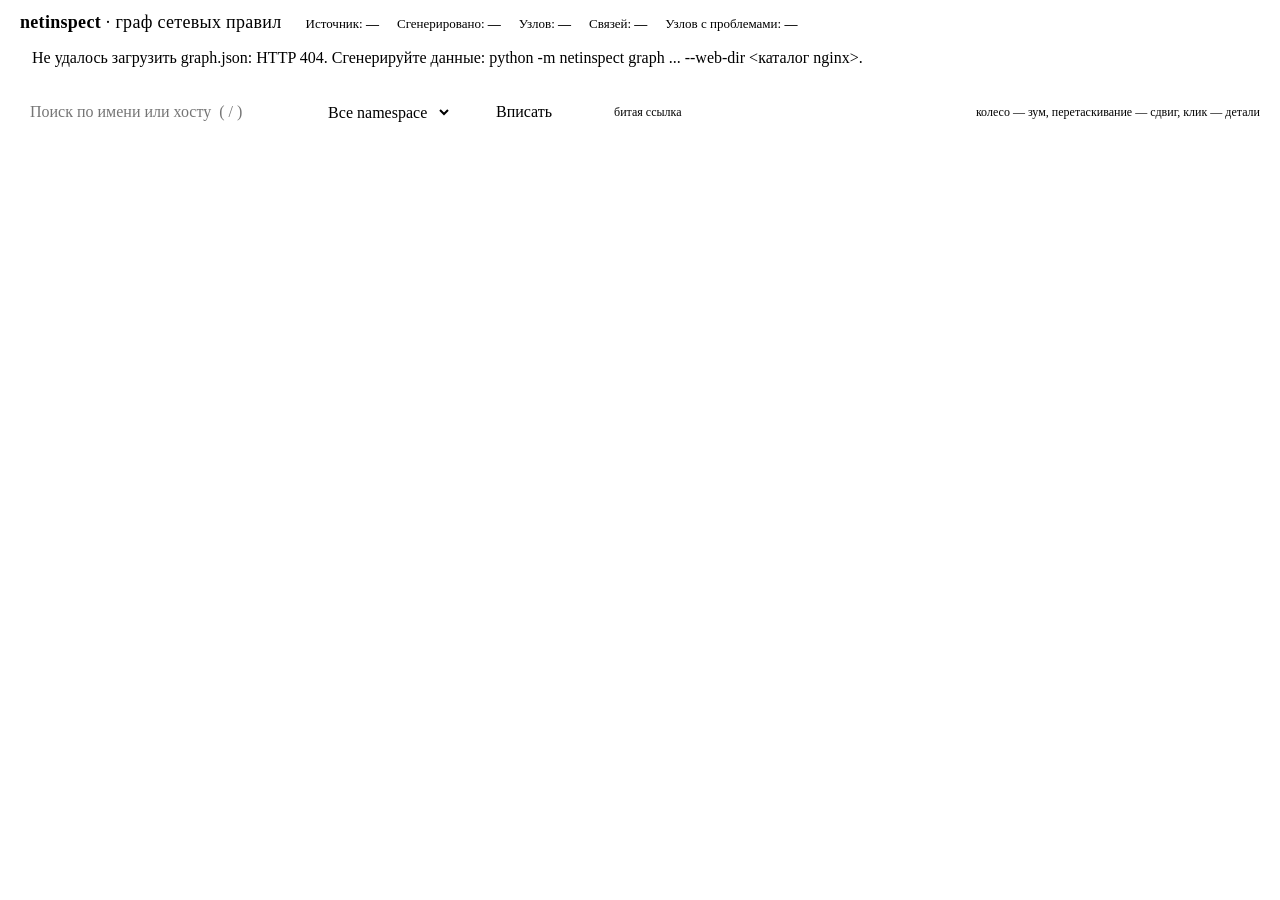
==== netinspect/ui/static/index.html @ a26cb1cf "Split web UI into static files served by nginx - UI moved out of Python strings into netinspect/ui/s" ====
<!DOCTYPE html>
<html lang="ru">
<head>
<meta charset="utf-8">
<meta name="viewport" content="width=device-width, initial-scale=1">
<title>netinspect — граф сетевых правил</title>
<link rel="stylesheet" href="theme.css">
<link rel="stylesheet" href="style.css">
<script src="app.js" defer></script>
</head>
<body>
<header class="top">
  <h1>netinspect <span>· граф сетевых правил</span></h1>
  <div class="meta">
    <span>Источник: <b id="m-server">—</b></span>
    <span>Сгенерировано: <b id="m-generated">—</b></span>
    <span>Узлов: <b id="m-nodes">—</b></span>
    <span>Связей: <b id="m-edges">—</b></span>
    <span id="m-problems-wrap">Узлов с проблемами: <b id="m-problems">—</b></span>
  </div>
  <details class="probs" id="problems" hidden><summary>Проблемы</summary><ul id="problem-list"></ul></details>
  <details class="warn" id="warnings" hidden><summary id="warnings-title">Предупреждения загрузки</summary><ul id="warning-list"></ul></details>
  <p class="load-error" id="load-error" hidden></p>
</header>
<div class="toolbar">
  <input type="search" id="search" placeholder="Поиск по имени или хосту  ( / )" aria-label="Поиск">
  <select id="ns" aria-label="Namespace"><option value="">Все namespace</option></select>
  <div class="kinds" id="kinds" aria-label="Типы"></div>
  <button type="button" class="btn" id="fit">Вписать</button>
  <span class="legend"><span class="dash"></span> битая ссылка</span>
  <span class="hint">колесо — зум, перетаскивание — сдвиг, клик — детали</span>
</div>
<main>
  <div id="canvas-wrap">
    <svg id="canvas" xmlns="http://www.w3.org/2000/svg" preserveAspectRatio="xMidYMid meet" role="img" aria-label="Граф связей">
      <defs>
        <marker id="arrow" viewBox="0 0 10 10" refX="9" refY="5" markerWidth="7" markerHeight="7" orient="auto-start-reverse">
          <path class="arrow-ok" d="M0,0 L10,5 L0,10 z"></path>
        </marker>
        <marker id="arrow-bad" viewBox="0 0 10 10" refX="9" refY="5" markerWidth="7" markerHeight="7" orient="auto-start-reverse">
          <path class="arrow-bad" d="M0,0 L10,5 L0,10 z"></path>
        </marker>
      </defs>
      <g id="viewport"></g>
    </svg>
  </div>
  <aside id="panel" aria-live="polite">
    <div class="panel-head">
      <div class="k" id="p-kind"></div>
      <h2 id="p-name"></h2>
      <div class="ns" id="p-ns"></div>
      <button type="button" class="close" id="p-close" aria-label="Закрыть">×</button>
    </div>
    <div class="panel-body" id="p-body"></div>
  </aside>
</main>
</body>
</html>
---- netinspect/ui/static/style.css ----
/* netinspect UI. Цвета — CSS-переменные из theme.css (генерируется из ui/theme.py). */
* { box-sizing: border-box; }
html, body { height: 100%; }
body {
  margin: 0; background: var(--bg); color: var(--text);
  font: 14px/1.45 var(--font-sans);
  display: flex; flex-direction: column; min-height: 100vh;
}
a, .link { color: var(--accent); }
button, input, select { font: inherit; color: inherit; }
:focus-visible { outline: 2px solid var(--accent); outline-offset: 2px; }

header.top {
  background: var(--blue-100); border-bottom: 1px solid var(--blue-300);
  padding: 12px 20px; display: flex; flex-wrap: wrap; gap: 8px 24px; align-items: baseline;
}
header.top h1 { margin: 0; font-size: 18px; letter-spacing: .3px; }
header.top h1 span { color: var(--blue-500); font-weight: 500; }
.meta { display: flex; flex-wrap: wrap; gap: 6px 18px; color: var(--muted); font-size: 13px; }
.meta b { color: var(--text); font-weight: 600; }
.meta .bad b { color: var(--danger); }
.meta .good b { color: var(--ok); }
details.warn, details.probs {
  flex-basis: 100%; font-size: 13px; background: var(--surface);
  border: 1px solid var(--beige-400); border-radius: 8px; padding: 6px 12px;
}
details.warn summary, details.probs summary { cursor: pointer; color: var(--muted); }
details.probs summary { color: var(--danger); }
details ul { margin: 6px 0 2px; padding-left: 20px; }
details.probs li { cursor: pointer; }
details.probs li:hover { background: var(--accent-soft); }

.toolbar {
  display: flex; flex-wrap: wrap; gap: 10px 16px; align-items: center;
  padding: 10px 20px; background: var(--surface); border-bottom: 1px solid var(--beige-400);
}
.toolbar input[type=search] {
  width: 280px; max-width: 100%; padding: 6px 10px; border-radius: 8px;
  border: 1px solid var(--beige-400); background: var(--white);
}
.toolbar select {
  padding: 5px 8px; border-radius: 8px; border: 1px solid var(--beige-400); background: var(--white);
}
.kinds { display: flex; flex-wrap: wrap; gap: 4px 12px; }
.kinds label { display: inline-flex; align-items: center; gap: 5px; cursor: pointer; font-size: 13px; }
.swatch { width: 12px; height: 12px; border-radius: 3px; border: 1px solid var(--beige-400); display: inline-block; }
.btn {
  padding: 5px 12px; border-radius: 8px; border: 1px solid var(--blue-300);
  background: var(--surface); cursor: pointer;
}
.btn:hover { background: var(--accent-soft); }
.btn.primary { background: var(--accent); border-color: var(--accent); color: var(--white); }
.btn.primary:hover { filter: brightness(1.1); background: var(--accent); }
.hint { color: var(--muted); font-size: 12px; margin-left: auto; }

main { flex: 1; display: flex; min-height: 0; position: relative; }
#canvas-wrap { flex: 1; position: relative; min-height: 480px; background: var(--blue-100); }
svg#canvas { width: 100%; height: 100%; display: block; cursor: grab; user-select: none; }
svg#canvas.dragging { cursor: grabbing; }
.col-title { font-size: 12px; font-weight: 600; fill: var(--blue-500); letter-spacing: .6px; text-transform: uppercase; }
.col-band { fill: var(--surface); opacity: .35; }

.edge path { fill: none; stroke: var(--blue-300); stroke-width: 1.6; }
.edge.missing path { stroke: var(--danger); stroke-dasharray: 5 4; }
.edge.hl path { stroke: var(--accent); stroke-width: 2.4; }
.edge text { font-size: 11px; fill: var(--muted); }
.edge rect { fill: var(--surface); opacity: .9; }
.edge.hl text { fill: var(--accent); }

.node { cursor: pointer; }
.node rect.box { stroke-width: 1.4; filter: drop-shadow(0 1px 2px rgba(47,58,69,.15)); }
.node .kind { font-size: 10.5px; fill: var(--muted); letter-spacing: .5px; text-transform: uppercase; }
.node .name { font-size: 13.5px; font-weight: 600; fill: var(--text); }
.node .sub { font-size: 11.5px; fill: var(--muted); }
.node .warn-icon { font-size: 14px; fill: var(--danger); font-weight: 700; }
.node.missing rect.box { stroke: var(--danger) !important; stroke-width: 2; stroke-dasharray: 6 4; }
.node.missing .name { fill: var(--danger); }
.node.match rect.box { fill: var(--accent-soft) !important; stroke: var(--accent) !important; }
.node.selected rect.box { stroke: var(--accent) !important; stroke-width: 3; }
.node:focus-visible { outline: none; }
.node:focus-visible rect.box { stroke: var(--accent) !important; stroke-width: 3; }
.dim { opacity: .28; }

aside#panel {
  width: 440px; max-width: 48vw; background: var(--surface); border-left: 1px solid var(--beige-400);
  box-shadow: -4px 0 12px rgba(47,58,69,.08); display: none; flex-direction: column; min-height: 0;
}
aside#panel.open { display: flex; }
.panel-head { padding: 14px 16px 10px; border-bottom: 1px solid var(--beige-200); position: relative; }
.panel-head .k { font-size: 11px; text-transform: uppercase; letter-spacing: .6px; color: var(--blue-500); font-weight: 600; }
.panel-head h2 { margin: 2px 0 0; font-size: 16px; word-break: break-all; }
.panel-head .ns { color: var(--muted); font-size: 13px; }
.panel-head .close {
  position: absolute; top: 10px; right: 10px; border: none; background: none; font-size: 20px;
  cursor: pointer; color: var(--muted); border-radius: 8px; width: 30px; height: 30px;
}
.panel-head .close:hover { background: var(--accent-soft); color: var(--accent); }
.panel-body { padding: 12px 16px 16px; overflow: auto; flex: 1; }
.panel-body h3 { font-size: 12px; text-transform: uppercase; letter-spacing: .6px; color: var(--muted); margin: 14px 0 6px; }
.chips { display: flex; flex-wrap: wrap; gap: 6px; }
.chip {
  font-size: 12px; padding: 2px 8px; border-radius: 10px; background: var(--beige-200);
  border: 1px solid var(--beige-400);
}
.chip.ok { color: var(--ok); border-color: var(--ok); background: var(--surface); }
.chip.bad { color: var(--danger); border-color: var(--danger); background: var(--accent-soft); }
ul.problems { margin: 0; padding-left: 18px; color: var(--danger); }
ul.rel { list-style: none; margin: 0; padding: 0; }
ul.rel li { margin: 2px 0; }
ul.rel button {
  border: none; background: none; padding: 3px 6px; border-radius: 6px; cursor: pointer;
  color: var(--accent); text-align: left; width: 100%;
}
ul.rel button:hover { background: var(--accent-soft); }
ul.rel .lbl { color: var(--muted); font-size: 12px; margin-left: 6px; }
.manifest-head { display: flex; align-items: center; justify-content: space-between; margin-top: 14px; }
.manifest-head h3 { margin: 0; }
pre.manifest {
  margin: 6px 0 0; padding: 10px 12px; background: var(--bg); border: 1px solid var(--beige-200);
  border-radius: 8px; font: 12px/1.5 var(--font-mono); overflow: auto; max-height: 55vh; white-space: pre;
}
.empty { color: var(--muted); font-style: italic; }
.legend { display: flex; gap: 12px; align-items: center; font-size: 12px; color: var(--muted); }
.legend .dash { width: 22px; height: 0; border-top: 2px dashed var(--danger); display: inline-block; }
[hidden] { display: none !important; }
.arrow-ok { fill: var(--blue-500); }
.arrow-bad { fill: var(--danger); }
.meta .bad b { color: var(--danger); }
.load-error {
  flex-basis: 100%; margin: 0; padding: 8px 12px; border-radius: 8px;
  background: var(--accent-soft); color: var(--danger); border: 1px solid var(--danger);
}
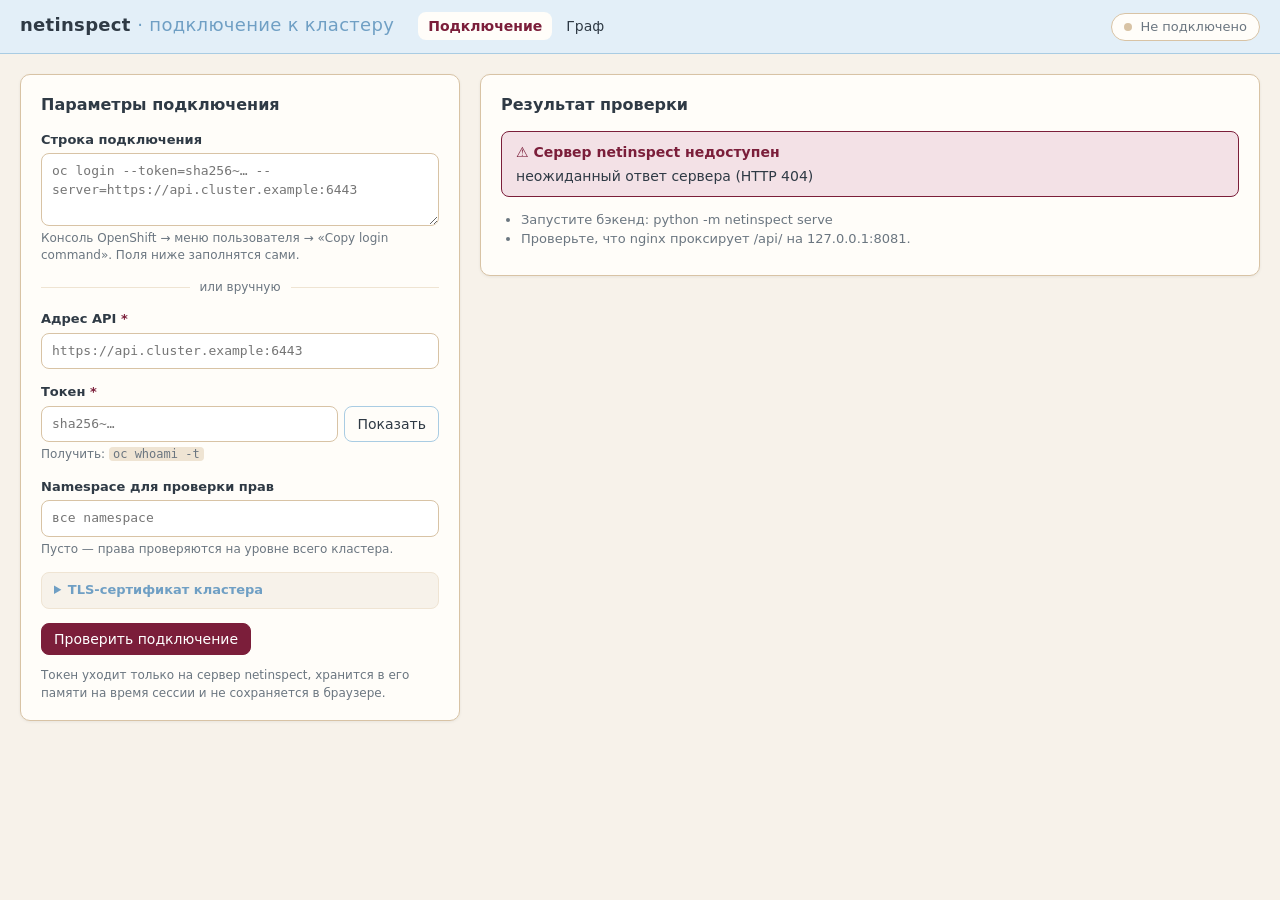
==== commit 22bd2b5c: "Web UI: enter token in the browser and check cluster connection - `netinspect serve`: stdlib JSON AP" ====
--- a/netinspect/ui/static/index.html
+++ b/netinspect/ui/static/index.html
@@ -3,56 +3,90 @@
 <head>
 <meta charset="utf-8">
 <meta name="viewport" content="width=device-width, initial-scale=1">
-<title>netinspect — граф сетевых правил</title>
+<title>netinspect — подключение к кластеру</title>
+<link rel="icon" href="data:,">
 <link rel="stylesheet" href="theme.css">
 <link rel="stylesheet" href="style.css">
-<script src="app.js" defer></script>
+<script src="connect.js" defer></script>
 </head>
-<body>
+<body class="page-connect">
 <header class="top">
-  <h1>netinspect <span>· граф сетевых правил</span></h1>
-  <div class="meta">
-    <span>Источник: <b id="m-server">—</b></span>
-    <span>Сгенерировано: <b id="m-generated">—</b></span>
-    <span>Узлов: <b id="m-nodes">—</b></span>
-    <span>Связей: <b id="m-edges">—</b></span>
-    <span id="m-problems-wrap">Узлов с проблемами: <b id="m-problems">—</b></span>
+  <h1>netinspect <span>· подключение к кластеру</span></h1>
+  <nav class="nav"><a href="./" aria-current="page">Подключение</a><a href="graph.html">Граф</a></nav>
+  <div class="conn-status" id="conn-status" role="status">
+    <span class="dot"></span><span id="conn-status-text">Не подключено</span>
   </div>
-  <details class="probs" id="problems" hidden><summary>Проблемы</summary><ul id="problem-list"></ul></details>
-  <details class="warn" id="warnings" hidden><summary id="warnings-title">Предупреждения загрузки</summary><ul id="warning-list"></ul></details>
-  <p class="load-error" id="load-error" hidden></p>
 </header>
-<div class="toolbar">
-  <input type="search" id="search" placeholder="Поиск по имени или хосту  ( / )" aria-label="Поиск">
-  <select id="ns" aria-label="Namespace"><option value="">Все namespace</option></select>
-  <div class="kinds" id="kinds" aria-label="Типы"></div>
-  <button type="button" class="btn" id="fit">Вписать</button>
-  <span class="legend"><span class="dash"></span> битая ссылка</span>
-  <span class="hint">колесо — зум, перетаскивание — сдвиг, клик — детали</span>
-</div>
-<main>
-  <div id="canvas-wrap">
-    <svg id="canvas" xmlns="http://www.w3.org/2000/svg" preserveAspectRatio="xMidYMid meet" role="img" aria-label="Граф связей">
-      <defs>
-        <marker id="arrow" viewBox="0 0 10 10" refX="9" refY="5" markerWidth="7" markerHeight="7" orient="auto-start-reverse">
-          <path class="arrow-ok" d="M0,0 L10,5 L0,10 z"></path>
-        </marker>
-        <marker id="arrow-bad" viewBox="0 0 10 10" refX="9" refY="5" markerWidth="7" markerHeight="7" orient="auto-start-reverse">
-          <path class="arrow-bad" d="M0,0 L10,5 L0,10 z"></path>
-        </marker>
-      </defs>
-      <g id="viewport"></g>
-    </svg>
-  </div>
-  <aside id="panel" aria-live="polite">
-    <div class="panel-head">
-      <div class="k" id="p-kind"></div>
-      <h2 id="p-name"></h2>
-      <div class="ns" id="p-ns"></div>
-      <button type="button" class="close" id="p-close" aria-label="Закрыть">×</button>
+
+<main class="connect-layout">
+  <section class="card" aria-labelledby="form-title">
+    <h2 id="form-title">Параметры подключения</h2>
+    <form id="connect-form" novalidate autocomplete="off">
+      <label class="field" for="login-cmd">
+        <span class="label">Строка подключения</span>
+        <textarea id="login-cmd" rows="3" spellcheck="false"
+          placeholder="oc login --token=sha256~… --server=https://api.cluster.example:6443"></textarea>
+        <span class="hint">Консоль OpenShift → меню пользователя → «Copy login command». Поля ниже заполнятся сами.</span>
+        <span class="parse-result" id="parse-result" hidden></span>
+      </label>
+
+      <div class="divider"><span>или вручную</span></div>
+
+      <label class="field" for="server">
+        <span class="label">Адрес API <span class="req">*</span></span>
+        <input id="server" type="url" inputmode="url" spellcheck="false"
+          placeholder="https://api.cluster.example:6443">
+      </label>
+
+      <div class="field">
+        <label class="label" for="token">Токен <span class="req">*</span></label>
+        <span class="input-row">
+          <input id="token" type="password" spellcheck="false" autocomplete="off" placeholder="sha256~…">
+          <button type="button" class="btn" id="toggle-token" aria-pressed="false">Показать</button>
+        </span>
+        <span class="hint">Получить: <code>oc whoami -t</code></span>
+      </div>
+
+      <label class="field" for="namespace">
+        <span class="label">Namespace для проверки прав</span>
+        <input id="namespace" type="text" spellcheck="false" placeholder="все namespace">
+        <span class="hint">Пусто — права проверяются на уровне всего кластера.</span>
+      </label>
+
+      <details class="tls" id="tls">
+        <summary>TLS-сертификат кластера</summary>
+        <label class="field" for="ca-cert">
+          <span class="label">CA-сертификат (PEM)</span>
+          <textarea id="ca-cert" rows="4" spellcheck="false"
+            placeholder="-----BEGIN CERTIFICATE-----&#10;…&#10;-----END CERTIFICATE-----"></textarea>
+          <span class="hint">Не нужен, если CA кластера доверен на сервере netinspect.</span>
+        </label>
+        <label class="field file-field" for="ca-file">
+          <span class="label">или файл</span>
+          <input id="ca-file" type="file" accept=".crt,.pem,.cer,text/plain">
+        </label>
+        <label class="check" for="insecure">
+          <input id="insecure" type="checkbox">
+          <span>Не проверять сертификат (только для отладки)</span>
+        </label>
+        <p class="warn-text" id="insecure-warn" hidden>Соединение уязвимо для перехвата: токен может утечь.</p>
+      </details>
+
+      <div class="actions">
+        <button type="submit" class="btn primary" id="connect-btn">Проверить подключение</button>
+        <button type="button" class="btn" id="disconnect-btn" hidden>Отключиться</button>
+      </div>
+      <p class="note">Токен уходит только на сервер netinspect, хранится в его памяти на время сессии
+        и не сохраняется в браузере.</p>
+    </form>
+  </section>
+
+  <section class="card result" id="result" aria-live="polite" aria-labelledby="result-title">
+    <h2 id="result-title">Результат проверки</h2>
+    <div id="result-body">
+      <p class="empty">Вставьте строку подключения или заполните поля и нажмите «Проверить подключение».</p>
     </div>
-    <div class="panel-body" id="p-body"></div>
-  </aside>
+  </section>
 </main>
 </body>
 </html>
--- a/netinspect/ui/static/theme.css
+++ b/netinspect/ui/static/theme.css
@@ -0,0 +1,19 @@
+/* Сгенерировано netinspect из ui/theme.py — не редактировать вручную. */
+:root {
+  --bg: #F7F2EA;
+  --surface: #FFFDF9;
+  --blue-100: #E3EFF8;
+  --blue-300: #A9CCE3;
+  --blue-500: #6F9FC4;
+  --beige-200: #EFE4D3;
+  --beige-400: #D8C3A5;
+  --accent: #7B1E3A;
+  --accent-soft: #F3E1E6;
+  --text: #2F3A45;
+  --muted: #6B7680;
+  --danger: #7B1E3A;
+  --ok: #5E8C6A;
+  --white: #FFFFFF;
+  --font-sans: system-ui, -apple-system, "Segoe UI", Roboto, sans-serif;
+  --font-mono: ui-monospace, Consolas, monospace;
+}
--- a/netinspect/ui/static/style.css
+++ b/netinspect/ui/static/style.css
@@ -130,3 +130,93 @@
   flex-basis: 100%; margin: 0; padding: 8px 12px; border-radius: 8px;
   background: var(--accent-soft); color: var(--danger); border: 1px solid var(--danger);
 }
+
+/* ---------- навигация и статус ---------- */
+.nav { display: flex; gap: 4px; }
+.nav a {
+  color: var(--text); text-decoration: none; padding: 4px 10px; border-radius: 8px; font-size: 14px;
+}
+.nav a:hover { background: var(--accent-soft); color: var(--accent); }
+.nav a[aria-current="page"] { background: var(--surface); color: var(--accent); font-weight: 600; }
+.conn-status {
+  margin-left: auto; display: inline-flex; align-items: center; gap: 8px; font-size: 13px;
+  padding: 4px 12px; border-radius: 999px; background: var(--surface); border: 1px solid var(--beige-400);
+  color: var(--muted); max-width: 100%; overflow: hidden; text-overflow: ellipsis; white-space: nowrap;
+}
+.conn-status .dot { width: 8px; height: 8px; border-radius: 50%; background: var(--beige-400); flex: none; }
+.conn-status.on { color: var(--text); border-color: var(--ok); }
+.conn-status.on .dot { background: var(--ok); }
+
+/* ---------- страница подключения ---------- */
+body.page-connect { min-height: 100vh; }
+.connect-layout {
+  display: grid; grid-template-columns: minmax(320px, 440px) minmax(0, 1fr); gap: 20px; align-items: start;
+  padding: 20px; max-width: 1280px; width: 100%; margin: 0 auto; flex: none;
+}
+@media (max-width: 860px) { .connect-layout { grid-template-columns: minmax(0, 1fr); padding: 12px; } }
+.connect-layout > * { min-width: 0; }
+.card {
+  background: var(--surface); border: 1px solid var(--beige-400); border-radius: 10px;
+  box-shadow: 0 1px 3px rgba(47,58,69,.08); padding: 18px 20px;
+}
+.card h2 { margin: 0 0 14px; font-size: 16px; }
+.field { display: flex; flex-direction: column; gap: 4px; margin-bottom: 14px; }
+.field .label { font-size: 13px; font-weight: 600; color: var(--text); }
+.field .req { color: var(--accent); }
+.field input[type=url], .field input[type=text], .field input[type=password], .field textarea {
+  width: 100%; padding: 8px 10px; border-radius: 8px; border: 1px solid var(--beige-400);
+  background: var(--white); color: var(--text); font: 13px/1.4 var(--font-mono);
+}
+.field textarea { resize: vertical; min-height: 44px; }
+.field input:focus, .field textarea:focus { outline: 2px solid var(--accent); outline-offset: 0; border-color: var(--accent); }
+.field input:disabled, .field textarea:disabled { background: var(--beige-200); color: var(--muted); }
+.field .hint { font-size: 12px; color: var(--muted); margin-left: 0; }
+.field code, .alert code { font-family: var(--font-mono); background: var(--beige-200); padding: 0 4px; border-radius: 4px; }
+.input-row { display: flex; gap: 6px; }
+.input-row input { flex: 1; min-width: 0; }
+.parse-result { font-size: 12px; font-weight: 600; }
+.parse-result.ok { color: var(--ok); }
+.parse-result.bad { color: var(--danger); }
+.divider { display: flex; align-items: center; gap: 10px; color: var(--muted); font-size: 12px; margin: 4px 0 14px; }
+.divider::before, .divider::after { content: ""; flex: 1; border-top: 1px solid var(--beige-200); }
+details.tls { border: 1px solid var(--beige-200); border-radius: 8px; padding: 8px 12px; margin-bottom: 14px; background: var(--bg); }
+details.tls summary { cursor: pointer; font-size: 13px; font-weight: 600; color: var(--blue-500); }
+details.tls[open] summary { margin-bottom: 10px; }
+.file-field input { font-size: 12px; }
+.check { display: flex; align-items: center; gap: 8px; font-size: 13px; cursor: pointer; }
+.warn-text { color: var(--danger); font-size: 12px; margin: 6px 0 0; }
+.actions { display: flex; gap: 10px; flex-wrap: wrap; }
+.btn:disabled { opacity: .6; cursor: progress; }
+.note { font-size: 12px; color: var(--muted); margin: 12px 0 0; }
+
+/* ---------- результат ---------- */
+.alert { border-radius: 8px; padding: 10px 14px; margin-bottom: 14px; border: 1px solid; }
+.alert p { margin: 4px 0 0; word-break: break-word; }
+.alert ul { margin: 6px 0 0; padding-left: 18px; }
+.alert.ok { border-color: var(--ok); background: var(--bg); }
+.alert.ok strong { color: var(--ok); }
+.alert.bad { border-color: var(--danger); background: var(--accent-soft); }
+.alert.bad strong { color: var(--danger); }
+.alert.warn { border-color: var(--beige-400); background: var(--beige-200); }
+ul.hints { margin: 0 0 8px; padding-left: 20px; color: var(--muted); font-size: 13px; }
+dl.info { display: grid; grid-template-columns: max-content 1fr; gap: 6px 16px; margin: 0 0 16px; font-size: 14px; }
+dl.info dt { color: var(--muted); }
+dl.info dd { margin: 0; word-break: break-all; }
+.table-head { display: flex; align-items: center; justify-content: space-between; gap: 10px; margin: 16px 0 8px; }
+.table-head h3 { margin: 0; font-size: 14px; }
+.table-wrap { overflow-x: auto; border: 1px solid var(--beige-200); border-radius: 8px; }
+table.res-table { border-collapse: collapse; width: 100%; font-size: 13px; }
+.res-table th { text-align: left; font-weight: 600; color: var(--muted); background: var(--blue-100); padding: 7px 10px; }
+.res-table td { padding: 6px 10px; border-top: 1px solid var(--beige-200); }
+.res-table tbody tr:nth-child(even) td { background: var(--bg); }
+.res-table .kind { font-weight: 600; }
+.res-table .mono { font-family: var(--font-mono); font-size: 12px; color: var(--muted); }
+.res-table .yes { color: var(--ok); font-weight: 600; }
+.res-table .no { color: var(--danger); font-weight: 600; cursor: help; }
+.loading { display: flex; align-items: center; gap: 10px; color: var(--muted); }
+.spinner {
+  width: 16px; height: 16px; border-radius: 50%; border: 2px solid var(--blue-300);
+  border-top-color: var(--accent); animation: spin .8s linear infinite; flex: none;
+}
+@keyframes spin { to { transform: rotate(360deg); } }
+@media (prefers-reduced-motion: reduce) { .spinner { animation: none; } }
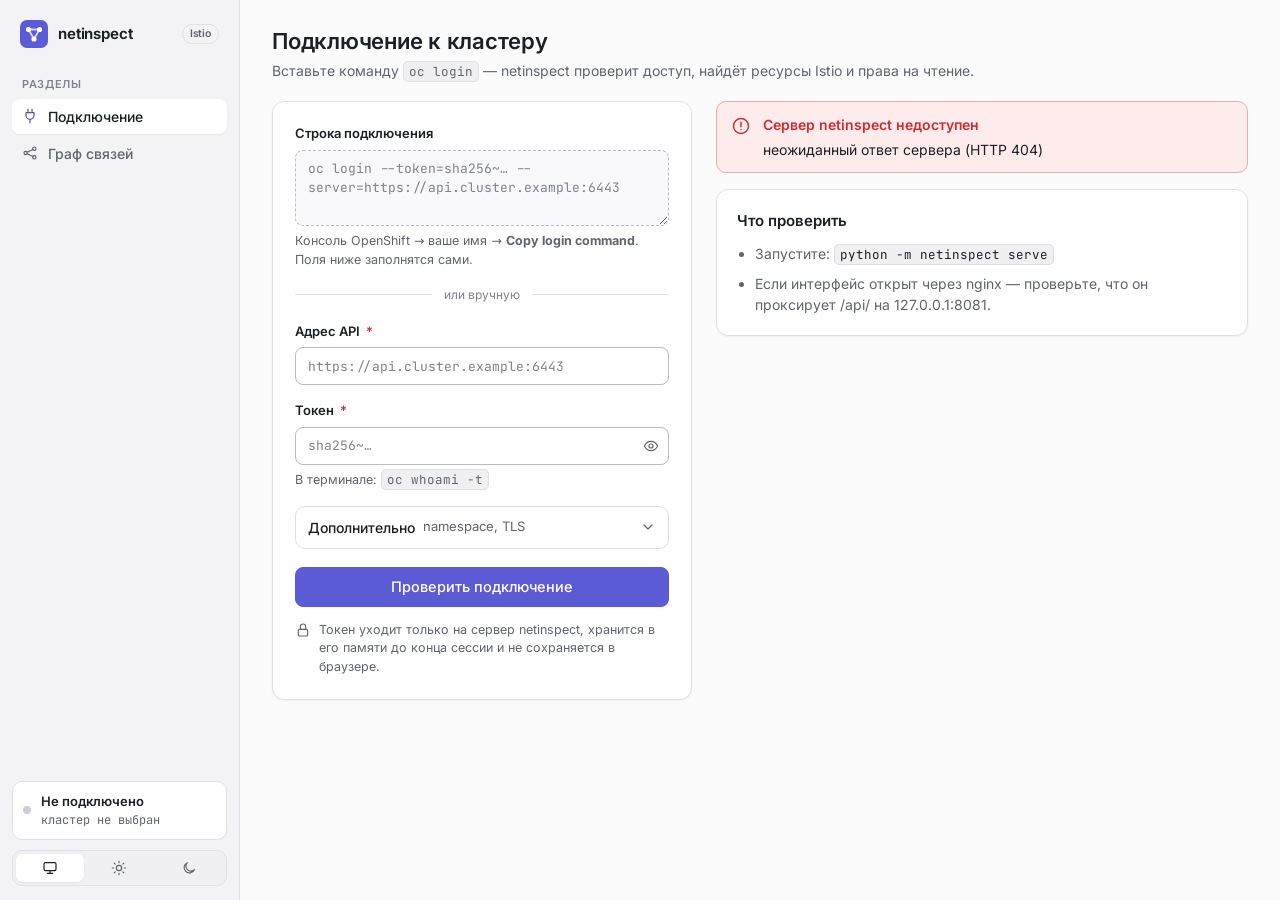
==== commit 380333f8: "New UI design: app shell, light/dark themes, Inter + JetBrains Mono - design tokens in ui/theme.py: " ====
--- a/netinspect/ui/static/index.html
+++ b/netinspect/ui/static/index.html
@@ -3,90 +3,155 @@
 <head>
 <meta charset="utf-8">
 <meta name="viewport" content="width=device-width, initial-scale=1">
-<title>netinspect — подключение к кластеру</title>
+<meta name="color-scheme" content="light dark">
+<title>Подключение · netinspect</title>
 <link rel="icon" href="data:,">
+<link rel="preload" href="fonts/inter-latin-wght-normal.woff2" as="font" type="font/woff2" crossorigin>
+<link rel="preload" href="fonts/inter-cyrillic-wght-normal.woff2" as="font" type="font/woff2" crossorigin>
 <link rel="stylesheet" href="theme.css">
 <link rel="stylesheet" href="style.css">
+<script src="theme-init.js"></script>
+<script src="shell.js" defer></script>
 <script src="connect.js" defer></script>
 </head>
-<body class="page-connect">
-<header class="top">
-  <h1>netinspect <span>· подключение к кластеру</span></h1>
-  <nav class="nav"><a href="./" aria-current="page">Подключение</a><a href="graph.html">Граф</a></nav>
-  <div class="conn-status" id="conn-status" role="status">
-    <span class="dot"></span><span id="conn-status-text">Не подключено</span>
+<body class="app page-connect" data-page="connect">
+<svg xmlns="http://www.w3.org/2000/svg" hidden>
+  <symbol id="i-plug" viewBox="0 0 24 24"><path d="M9 2v5M15 2v5M6 7h12v4a6 6 0 0 1-12 0zM12 17v5"/></symbol>
+  <symbol id="i-graph" viewBox="0 0 24 24"><circle cx="5.5" cy="12" r="2.5"/><circle cx="18.5" cy="5.5" r="2.5"/><circle cx="18.5" cy="18.5" r="2.5"/><path d="M7.8 10.8l8.4-4.2M7.8 13.2l8.4 4.2"/></symbol>
+  <symbol id="i-monitor" viewBox="0 0 24 24"><rect x="3" y="4" width="18" height="12" rx="2"/><path d="M8 20h8M12 16v4"/></symbol>
+  <symbol id="i-sun" viewBox="0 0 24 24"><circle cx="12" cy="12" r="4"/><path d="M12 2v2M12 20v2M4.9 4.9l1.4 1.4M17.7 17.7l1.4 1.4M2 12h2M20 12h2M4.9 19.1l1.4-1.4M17.7 6.3l1.4-1.4"/></symbol>
+  <symbol id="i-moon" viewBox="0 0 24 24"><path d="M20 14.5A8 8 0 1 1 9.5 4a6.5 6.5 0 0 0 10.5 10.5z"/></symbol>
+  <symbol id="i-eye" viewBox="0 0 24 24"><path d="M2 12s3.6-7 10-7 10 7 10 7-3.6 7-10 7S2 12 2 12z"/><circle cx="12" cy="12" r="3"/></symbol>
+  <symbol id="i-eye-off" viewBox="0 0 24 24"><path d="M10.6 5.1A10.4 10.4 0 0 1 12 5c6.4 0 10 7 10 7a17 17 0 0 1-2.6 3.5M6.6 6.6C3.8 8.4 2 12 2 12s3.6 7 10 7a9.6 9.6 0 0 0 5.4-1.6M9.9 9.9a3 3 0 0 0 4.2 4.2M3 3l18 18"/></symbol>
+  <symbol id="i-lock" viewBox="0 0 24 24"><rect x="5" y="11" width="14" height="10" rx="2"/><path d="M8 11V7a4 4 0 0 1 8 0v4"/></symbol>
+  <symbol id="i-check-circle" viewBox="0 0 24 24"><circle cx="12" cy="12" r="9"/><path d="M8.5 12.5l2.5 2.5 4.5-5"/></symbol>
+  <symbol id="i-alert" viewBox="0 0 24 24"><path d="M10.3 4.2L2.6 17.5A2 2 0 0 0 4.3 20.5h15.4a2 2 0 0 0 1.7-3L13.7 4.2a2 2 0 0 0-3.4 0z"/><path d="M12 9.5v4M12 17h.01"/></symbol>
+  <symbol id="i-alert-circle" viewBox="0 0 24 24"><circle cx="12" cy="12" r="9"/><path d="M12 7.5v5.5M12 16.5h.01"/></symbol>
+  <symbol id="i-info" viewBox="0 0 24 24"><circle cx="12" cy="12" r="9"/><path d="M12 11v5.5M12 7.5h.01"/></symbol>
+  <symbol id="i-chevron" viewBox="0 0 24 24"><path d="M6 9l6 6 6-6"/></symbol>
+  <symbol id="i-search" viewBox="0 0 24 24"><circle cx="11" cy="11" r="7"/><path d="M20 20l-3.6-3.6"/></symbol>
+  <symbol id="i-logout" viewBox="0 0 24 24"><path d="M15 4h3a2 2 0 0 1 2 2v12a2 2 0 0 1-2 2h-3M10 17l5-5-5-5M15 12H3"/></symbol>
+  <symbol id="i-x" viewBox="0 0 24 24"><path d="M6 6l12 12M18 6L6 18"/></symbol>
+  <symbol id="i-plus" viewBox="0 0 24 24"><path d="M12 5v14M5 12h14"/></symbol>
+  <symbol id="i-minus" viewBox="0 0 24 24"><path d="M5 12h14"/></symbol>
+  <symbol id="i-fit" viewBox="0 0 24 24"><path d="M4 9V4h5M20 9V4h-5M4 15v5h5M20 15v5h-5"/></symbol>
+  <symbol id="i-copy" viewBox="0 0 24 24"><rect x="9" y="9" width="11" height="11" rx="2"/><path d="M5 15V5a2 2 0 0 1 2-2h10"/></symbol>
+  <symbol id="i-server" viewBox="0 0 24 24"><rect x="3" y="4" width="18" height="7" rx="2"/><rect x="3" y="13" width="18" height="7" rx="2"/><path d="M7 7.5h.01M7 16.5h.01"/></symbol>
+  <symbol id="i-user" viewBox="0 0 24 24"><circle cx="12" cy="8" r="4"/><path d="M4 21a8 8 0 0 1 16 0"/></symbol>
+  <symbol id="i-layers" viewBox="0 0 24 24"><path d="M12 3l9 5-9 5-9-5z"/><path d="M3 13l9 5 9-5"/></symbol>
+  <symbol id="i-shield" viewBox="0 0 24 24"><path d="M12 3l8 3v6c0 5-3.4 8-8 9-4.6-1-8-4-8-9V6z"/><path d="M9 12l2 2 4-4"/></symbol>
+  <symbol id="i-file" viewBox="0 0 24 24"><path d="M14 3H6a2 2 0 0 0-2 2v14a2 2 0 0 0 2 2h12a2 2 0 0 0 2-2V9z"/><path d="M14 3v6h6"/></symbol>
+</svg>
+<a class="skip-link" href="#main">Перейти к содержимому</a>
+<aside class="sidebar" aria-label="Навигация">
+  <a class="brand" href="./" aria-label="netinspect — на главную">
+    <svg class="brand-mark" viewBox="0 0 28 28" aria-hidden="true">
+      <rect class="bg" width="28" height="28" rx="7"/>
+      <path class="ln" d="M8.5 9.5L19.5 9.5M8.5 9.5L14 19M19.5 9.5L14 19"/>
+      <circle class="dt" cx="8.5" cy="9.5" r="2.6"/><circle class="dt" cx="19.5" cy="9.5" r="2.6"/><circle class="dt" cx="14" cy="19" r="2.6"/>
+    </svg>
+    <span>netinspect</span>
+    <span class="brand-tag">Istio</span>
+  </a>
+  <nav class="nav" aria-label="Разделы">
+    <div class="nav-label">Разделы</div>
+    <a class="nav-item" href="./" aria-current="page"><svg class="icon" aria-hidden="true"><use href="#i-plug"/></svg><span>Подключение</span></a>
+    <a class="nav-item" href="graph.html"><svg class="icon" aria-hidden="true"><use href="#i-graph"/></svg><span>Граф связей</span></a>
+  </nav>
+  <div class="sidebar-footer">
+    <div class="conn" id="conn-status" data-state="off" role="status">
+      <span class="conn-dot" aria-hidden="true"></span>
+      <div class="conn-text">
+        <span class="conn-title" id="conn-status-text">Не подключено</span>
+        <span class="conn-sub" id="conn-status-sub">кластер не выбран</span>
+      </div>
+    </div>
+    <div class="theme-switch" role="radiogroup" aria-label="Тема оформления">
+      <button type="button" role="radio" aria-checked="true" data-theme-value="system" title="Как в системе" aria-label="Как в системе"><svg class="icon" aria-hidden="true"><use href="#i-monitor"/></svg></button>
+      <button type="button" role="radio" aria-checked="false" data-theme-value="light" title="Светлая" aria-label="Светлая тема"><svg class="icon" aria-hidden="true"><use href="#i-sun"/></svg></button>
+      <button type="button" role="radio" aria-checked="false" data-theme-value="dark" title="Тёмная" aria-label="Тёмная тема"><svg class="icon" aria-hidden="true"><use href="#i-moon"/></svg></button>
+    </div>
   </div>
-</header>
+</aside>
+<div class="main">
+  <header class="page-header">
+    <div>
+      <h1>Подключение к кластеру</h1>
+      <p class="page-sub">Вставьте команду <code class="inline">oc login</code> — netinspect проверит доступ, найдёт ресурсы Istio и права на чтение.</p>
+    </div>
+    <div class="page-actions">
+      <button type="button" class="btn btn-danger-ghost" id="disconnect-btn" hidden><svg class="icon" aria-hidden="true"><use href="#i-logout"/></svg><span>Отключиться</span></button>
+    </div>
+  </header>
 
-<main class="connect-layout">
-  <section class="card" aria-labelledby="form-title">
-    <h2 id="form-title">Параметры подключения</h2>
-    <form id="connect-form" novalidate autocomplete="off">
-      <label class="field" for="login-cmd">
-        <span class="label">Строка подключения</span>
-        <textarea id="login-cmd" rows="3" spellcheck="false"
-          placeholder="oc login --token=sha256~… --server=https://api.cluster.example:6443"></textarea>
-        <span class="hint">Консоль OpenShift → меню пользователя → «Copy login command». Поля ниже заполнятся сами.</span>
-        <span class="parse-result" id="parse-result" hidden></span>
-      </label>
+  <main id="main" class="page">
+    <div class="connect-grid">
+      <section class="card form-card" aria-labelledby="form-title">
+        <h2 id="form-title" class="visually-hidden">Параметры подключения</h2>
+        <form id="connect-form" novalidate autocomplete="off">
+          <div class="field paste-zone">
+            <label class="field-label" for="login-cmd">Строка подключения</label>
+            <textarea id="login-cmd" class="textarea mono" rows="3" spellcheck="false"
+              placeholder="oc login --token=sha256~… --server=https://api.cluster.example:6443"></textarea>
+            <p class="field-hint">Консоль OpenShift → ваше имя → <b>Copy login command</b>. Поля ниже заполнятся сами.</p>
+            <div class="parse-chips" id="parse-result" aria-live="polite" hidden></div>
+          </div>
 
-      <div class="divider"><span>или вручную</span></div>
+          <div class="divider"><span>или вручную</span></div>
 
-      <label class="field" for="server">
-        <span class="label">Адрес API <span class="req">*</span></span>
-        <input id="server" type="url" inputmode="url" spellcheck="false"
-          placeholder="https://api.cluster.example:6443">
-      </label>
+          <div class="field">
+            <label class="field-label" for="server">Адрес API <span class="req" aria-hidden="true">*</span></label>
+            <input id="server" class="input mono" type="url" inputmode="url" spellcheck="false" placeholder="https://api.cluster.example:6443">
+          </div>
 
-      <div class="field">
-        <label class="label" for="token">Токен <span class="req">*</span></label>
-        <span class="input-row">
-          <input id="token" type="password" spellcheck="false" autocomplete="off" placeholder="sha256~…">
-          <button type="button" class="btn" id="toggle-token" aria-pressed="false">Показать</button>
-        </span>
-        <span class="hint">Получить: <code>oc whoami -t</code></span>
-      </div>
+          <div class="field">
+            <label class="field-label" for="token">Токен <span class="req" aria-hidden="true">*</span></label>
+            <div class="input-wrap">
+              <input id="token" class="input mono" type="password" spellcheck="false" autocomplete="off" placeholder="sha256~…">
+              <button type="button" class="btn btn-ghost btn-sm btn-icon" id="toggle-token" aria-pressed="false" aria-label="Показать токен" title="Показать токен">
+                <svg class="icon" aria-hidden="true"><use href="#i-eye"/></svg>
+              </button>
+            </div>
+            <p class="field-hint">В терминале: <code class="inline">oc whoami -t</code></p>
+          </div>
 
-      <label class="field" for="namespace">
-        <span class="label">Namespace для проверки прав</span>
-        <input id="namespace" type="text" spellcheck="false" placeholder="все namespace">
-        <span class="hint">Пусто — права проверяются на уровне всего кластера.</span>
-      </label>
+          <details class="disclosure" id="advanced">
+            <summary>Дополнительно <span class="muted">namespace, TLS</span><svg class="icon chev" aria-hidden="true"><use href="#i-chevron"/></svg></summary>
+            <div class="disclosure-body">
+              <div class="field">
+                <label class="field-label" for="namespace">Namespace <span class="opt">— для проверки прав</span></label>
+                <input id="namespace" class="input mono" type="text" spellcheck="false" placeholder="все namespace">
+              </div>
+              <div class="field">
+                <label class="field-label" for="ca-cert">CA-сертификат кластера <span class="opt">(PEM)</span></label>
+                <textarea id="ca-cert" class="textarea mono" rows="3" spellcheck="false"
+                  placeholder="-----BEGIN CERTIFICATE-----"></textarea>
+                <div class="file-row"><input id="ca-file" type="file" accept=".crt,.pem,.cer,text/plain" aria-label="Загрузить CA из файла"></div>
+                <p class="field-hint">Нужен, если сервер netinspect не доверяет CA кластера.</p>
+              </div>
+              <label class="check" for="insecure">
+                <input id="insecure" type="checkbox">
+                <span>Не проверять сертификат <span class="opt">(только для отладки)</span></span>
+              </label>
+              <div class="callout callout-warning" id="insecure-warn" hidden>
+                <svg class="icon" aria-hidden="true"><use href="#i-alert"/></svg>
+                <div class="callout-body"><span class="callout-text">Соединение можно перехватить — токен может утечь.</span></div>
+              </div>
+            </div>
+          </details>
 
-      <details class="tls" id="tls">
-        <summary>TLS-сертификат кластера</summary>
-        <label class="field" for="ca-cert">
-          <span class="label">CA-сертификат (PEM)</span>
-          <textarea id="ca-cert" rows="4" spellcheck="false"
-            placeholder="-----BEGIN CERTIFICATE-----&#10;…&#10;-----END CERTIFICATE-----"></textarea>
-          <span class="hint">Не нужен, если CA кластера доверен на сервере netinspect.</span>
-        </label>
-        <label class="field file-field" for="ca-file">
-          <span class="label">или файл</span>
-          <input id="ca-file" type="file" accept=".crt,.pem,.cer,text/plain">
-        </label>
-        <label class="check" for="insecure">
-          <input id="insecure" type="checkbox">
-          <span>Не проверять сертификат (только для отладки)</span>
-        </label>
-        <p class="warn-text" id="insecure-warn" hidden>Соединение уязвимо для перехвата: токен может утечь.</p>
-      </details>
+          <button type="submit" class="btn btn-primary btn-block" id="connect-btn">
+            <span class="spinner" aria-hidden="true"></span><span class="btn-label">Проверить подключение</span>
+          </button>
+          <p class="secure-note"><svg class="icon" aria-hidden="true"><use href="#i-lock"/></svg><span>Токен уходит только на сервер netinspect, хранится в его памяти до конца сессии и не сохраняется в браузере.</span></p>
+        </form>
+      </section>
 
-      <div class="actions">
-        <button type="submit" class="btn primary" id="connect-btn">Проверить подключение</button>
-        <button type="button" class="btn" id="disconnect-btn" hidden>Отключиться</button>
-      </div>
-      <p class="note">Токен уходит только на сервер netinspect, хранится в его памяти на время сессии
-        и не сохраняется в браузере.</p>
-    </form>
-  </section>
-
-  <section class="card result" id="result" aria-live="polite" aria-labelledby="result-title">
-    <h2 id="result-title">Результат проверки</h2>
-    <div id="result-body">
-      <p class="empty">Вставьте строку подключения или заполните поля и нажмите «Проверить подключение».</p>
+      <section class="result" id="result" aria-live="polite" aria-label="Результат проверки">
+        <div id="result-body"></div>
+      </section>
     </div>
-  </section>
-</main>
+  </main>
+</div>
 </body>
 </html>
--- a/netinspect/ui/static/theme.css
+++ b/netinspect/ui/static/theme.css
@@ -1,19 +1,164 @@
 /* Сгенерировано netinspect из ui/theme.py — не редактировать вручную. */
 :root {
-  --bg: #F7F2EA;
-  --surface: #FFFDF9;
-  --blue-100: #E3EFF8;
-  --blue-300: #A9CCE3;
-  --blue-500: #6F9FC4;
-  --beige-200: #EFE4D3;
-  --beige-400: #D8C3A5;
-  --accent: #7B1E3A;
-  --accent-soft: #F3E1E6;
-  --text: #2F3A45;
-  --muted: #6B7680;
-  --danger: #7B1E3A;
-  --ok: #5E8C6A;
-  --white: #FFFFFF;
-  --font-sans: system-ui, -apple-system, "Segoe UI", Roboto, sans-serif;
-  --font-mono: ui-monospace, Consolas, monospace;
+  --bg: #FBFBFC;
+  --sidebar: #F3F3F6;
+  --surface: #FFFFFF;
+  --surface-2: #F9F9FB;
+  --surface-3: #F0F0F3;
+  --canvas: #F7F7F9;
+  --canvas-dot: #D9D9E0;
+  --border: #E0E1E6;
+  --border-strong: #CDCED6;
+  --border-input: #B9BBC6;
+  --text: #1C2024;
+  --text-muted: #60646C;
+  --text-subtle: #80838D;
+  --accent: #5B5BD6;
+  --accent-hover: #5151CD;
+  --accent-text: #4F4BBE;
+  --accent-soft: #F0F1FE;
+  --accent-soft-2: #E6E7FF;
+  --accent-border: #B8BAF8;
+  --on-accent: #FFFFFF;
+  --success: #2A7E3B;
+  --success-soft: #E9F6E9;
+  --success-border: #B2DDB5;
+  --success-solid: #46A758;
+  --warning: #915400;
+  --warning-soft: #FFF7DB;
+  --warning-border: #F3D673;
+  --warning-solid: #F5B83D;
+  --danger: #CE2C31;
+  --danger-solid: #C4262C;
+  --danger-soft: #FEEBEC;
+  --danger-border: #F4A9AA;
+  --kind-gateway: #0A6B84;
+  --kind-gateway-soft: #DEF7F9;
+  --kind-route: #00749E;
+  --kind-route-soft: #E1F6FD;
+  --kind-vs: #4F4BBE;
+  --kind-vs-soft: #F0F1FE;
+  --kind-dr: #6550B9;
+  --kind-dr-soft: #F4F0FE;
+  --kind-svc: #00796A;
+  --kind-svc-soft: #E0F8F3;
+  --kind-eps: #60646C;
+  --kind-eps-soft: #F0F0F3;
+  --kind-ext: #60646C;
+  --kind-ext-soft: #FFFFFF;
+  --shadow-sm: 0 1px 2px rgba(16, 24, 40, 0.05);
+  --shadow-md: 0 1px 3px rgba(16, 24, 40, 0.06), 0 6px 16px -4px rgba(16, 24, 40, 0.08);
+  --shadow-lg: 0 12px 32px -8px rgba(16, 24, 40, 0.18), 0 2px 6px rgba(16, 24, 40, 0.06);
+  --focus-ring: 0 0 0 3px rgba(91, 91, 214, 0.28);
+  --font-sans: "Inter Variable", Inter, system-ui, -apple-system, "Segoe UI", Roboto, sans-serif;
+  --font-mono: "JetBrains Mono Variable", "JetBrains Mono", ui-monospace, SFMono-Regular, Consolas, monospace;
+  color-scheme: light;
 }
+@media (prefers-color-scheme: dark) {
+  :root:not([data-theme="light"]) {
+    --bg: #111113;
+    --sidebar: #0C0C0E;
+    --surface: #18191B;
+    --surface-2: #1C1D20;
+    --surface-3: #232427;
+    --canvas: #121315;
+    --canvas-dot: #2B2D31;
+    --border: #2E3135;
+    --border-strong: #43484E;
+    --border-input: #5A6169;
+    --text: #EDEEF0;
+    --text-muted: #B0B4BA;
+    --text-subtle: #8B8F98;
+    --accent: #5B5BD6;
+    --accent-hover: #4F4FC9;
+    --accent-text: #B1A9FF;
+    --accent-soft: #1F2045;
+    --accent-soft-2: #262A65;
+    --accent-border: #4A4A95;
+    --on-accent: #FFFFFF;
+    --success: #71D083;
+    --success-soft: #16261A;
+    --success-border: #2D5736;
+    --success-solid: #46A758;
+    --warning: #FFCA16;
+    --warning-soft: #2A1C06;
+    --warning-border: #5C3D05;
+    --warning-solid: #E2A336;
+    --danger: #FF9592;
+    --danger-solid: #C4262C;
+    --danger-soft: #341016;
+    --danger-border: #72232D;
+    --kind-gateway: #4CCCE6;
+    --kind-gateway-soft: #082C36;
+    --kind-route: #75C7F0;
+    --kind-route-soft: #0D2847;
+    --kind-vs: #B1A9FF;
+    --kind-vs-soft: #1F2045;
+    --kind-dr: #BAA7FF;
+    --kind-dr-soft: #291F43;
+    --kind-svc: #0BD8B6;
+    --kind-svc-soft: #0D2D2A;
+    --kind-eps: #B0B4BA;
+    --kind-eps-soft: #232427;
+    --kind-ext: #B0B4BA;
+    --kind-ext-soft: #18191B;
+    --shadow-sm: 0 1px 2px rgba(0, 0, 0, 0.4);
+    --shadow-md: 0 1px 3px rgba(0, 0, 0, 0.45), 0 6px 16px -4px rgba(0, 0, 0, 0.5);
+    --shadow-lg: 0 16px 40px -8px rgba(0, 0, 0, 0.65), 0 2px 6px rgba(0, 0, 0, 0.4);
+    --focus-ring: 0 0 0 3px rgba(110, 106, 222, 0.45);
+    color-scheme: dark;
+  }
+}
+:root[data-theme="dark"] {
+  --bg: #111113;
+  --sidebar: #0C0C0E;
+  --surface: #18191B;
+  --surface-2: #1C1D20;
+  --surface-3: #232427;
+  --canvas: #121315;
+  --canvas-dot: #2B2D31;
+  --border: #2E3135;
+  --border-strong: #43484E;
+  --border-input: #5A6169;
+  --text: #EDEEF0;
+  --text-muted: #B0B4BA;
+  --text-subtle: #8B8F98;
+  --accent: #5B5BD6;
+  --accent-hover: #4F4FC9;
+  --accent-text: #B1A9FF;
+  --accent-soft: #1F2045;
+  --accent-soft-2: #262A65;
+  --accent-border: #4A4A95;
+  --on-accent: #FFFFFF;
+  --success: #71D083;
+  --success-soft: #16261A;
+  --success-border: #2D5736;
+  --success-solid: #46A758;
+  --warning: #FFCA16;
+  --warning-soft: #2A1C06;
+  --warning-border: #5C3D05;
+  --warning-solid: #E2A336;
+  --danger: #FF9592;
+  --danger-solid: #C4262C;
+  --danger-soft: #341016;
+  --danger-border: #72232D;
+  --kind-gateway: #4CCCE6;
+  --kind-gateway-soft: #082C36;
+  --kind-route: #75C7F0;
+  --kind-route-soft: #0D2847;
+  --kind-vs: #B1A9FF;
+  --kind-vs-soft: #1F2045;
+  --kind-dr: #BAA7FF;
+  --kind-dr-soft: #291F43;
+  --kind-svc: #0BD8B6;
+  --kind-svc-soft: #0D2D2A;
+  --kind-eps: #B0B4BA;
+  --kind-eps-soft: #232427;
+  --kind-ext: #B0B4BA;
+  --kind-ext-soft: #18191B;
+  --shadow-sm: 0 1px 2px rgba(0, 0, 0, 0.4);
+  --shadow-md: 0 1px 3px rgba(0, 0, 0, 0.45), 0 6px 16px -4px rgba(0, 0, 0, 0.5);
+  --shadow-lg: 0 16px 40px -8px rgba(0, 0, 0, 0.65), 0 2px 6px rgba(0, 0, 0, 0.4);
+  --focus-ring: 0 0 0 3px rgba(110, 106, 222, 0.45);
+  color-scheme: dark;
+}
--- a/netinspect/ui/static/style.css
+++ b/netinspect/ui/static/style.css
@@ -1,222 +1,508 @@
-/* netinspect UI. Цвета — CSS-переменные из theme.css (генерируется из ui/theme.py). */
-* { box-sizing: border-box; }
+/* netinspect — дизайн-система интерфейса.
+ * Цвета и шрифты — только CSS-переменные из theme.css (генерируется из ui/theme.py).
+ * Шрифты: Inter (интерфейс) + JetBrains Mono (данные), OFL 1.1, лежат в ./fonts.
+ */
+
+/* ---------- шрифты ---------- */
+@font-face {
+  font-family: "Inter Variable";
+  font-style: normal;
+  font-display: swap;
+  font-weight: 100 900;
+  src: url(fonts/inter-latin-wght-normal.woff2) format("woff2-variations");
+  unicode-range: U+0000-00FF, U+0131, U+0152-0153, U+02BB-02BC, U+02C6, U+02DA, U+02DC, U+0304, U+0308, U+0329, U+2000-206F, U+20AC, U+2122, U+2191, U+2193, U+2212, U+2215, U+FEFF, U+FFFD;
+}
+@font-face {
+  font-family: "Inter Variable";
+  font-style: normal;
+  font-display: swap;
+  font-weight: 100 900;
+  src: url(fonts/inter-cyrillic-wght-normal.woff2) format("woff2-variations");
+  unicode-range: U+0301, U+0400-045F, U+0490-0491, U+04B0-04B1, U+2116;
+}
+@font-face {
+  font-family: "JetBrains Mono Variable";
+  font-style: normal;
+  font-display: swap;
+  font-weight: 100 800;
+  src: url(fonts/jetbrains-mono-latin-wght-normal.woff2) format("woff2-variations");
+  unicode-range: U+0000-00FF, U+0131, U+0152-0153, U+02BB-02BC, U+02C6, U+02DA, U+02DC, U+0304, U+0308, U+0329, U+2000-206F, U+20AC, U+2122, U+2191, U+2193, U+2212, U+2215, U+FEFF, U+FFFD;
+}
+@font-face {
+  font-family: "JetBrains Mono Variable";
+  font-style: normal;
+  font-display: swap;
+  font-weight: 100 800;
+  src: url(fonts/jetbrains-mono-cyrillic-wght-normal.woff2) format("woff2-variations");
+  unicode-range: U+0301, U+0400-045F, U+0490-0491, U+04B0-04B1, U+2116;
+}
+
+/* ---------- основа ---------- */
+*, *::before, *::after { box-sizing: border-box; }
+html { -webkit-text-size-adjust: 100%; }
 html, body { height: 100%; }
 body {
-  margin: 0; background: var(--bg); color: var(--text);
-  font: 14px/1.45 var(--font-sans);
-  display: flex; flex-direction: column; min-height: 100vh;
-}
-a, .link { color: var(--accent); }
-button, input, select { font: inherit; color: inherit; }
-:focus-visible { outline: 2px solid var(--accent); outline-offset: 2px; }
-
-header.top {
-  background: var(--blue-100); border-bottom: 1px solid var(--blue-300);
-  padding: 12px 20px; display: flex; flex-wrap: wrap; gap: 8px 24px; align-items: baseline;
-}
-header.top h1 { margin: 0; font-size: 18px; letter-spacing: .3px; }
-header.top h1 span { color: var(--blue-500); font-weight: 500; }
-.meta { display: flex; flex-wrap: wrap; gap: 6px 18px; color: var(--muted); font-size: 13px; }
-.meta b { color: var(--text); font-weight: 600; }
-.meta .bad b { color: var(--danger); }
-.meta .good b { color: var(--ok); }
-details.warn, details.probs {
-  flex-basis: 100%; font-size: 13px; background: var(--surface);
-  border: 1px solid var(--beige-400); border-radius: 8px; padding: 6px 12px;
-}
-details.warn summary, details.probs summary { cursor: pointer; color: var(--muted); }
-details.probs summary { color: var(--danger); }
-details ul { margin: 6px 0 2px; padding-left: 20px; }
-details.probs li { cursor: pointer; }
-details.probs li:hover { background: var(--accent-soft); }
-
-.toolbar {
-  display: flex; flex-wrap: wrap; gap: 10px 16px; align-items: center;
-  padding: 10px 20px; background: var(--surface); border-bottom: 1px solid var(--beige-400);
-}
-.toolbar input[type=search] {
-  width: 280px; max-width: 100%; padding: 6px 10px; border-radius: 8px;
-  border: 1px solid var(--beige-400); background: var(--white);
-}
-.toolbar select {
-  padding: 5px 8px; border-radius: 8px; border: 1px solid var(--beige-400); background: var(--white);
-}
-.kinds { display: flex; flex-wrap: wrap; gap: 4px 12px; }
-.kinds label { display: inline-flex; align-items: center; gap: 5px; cursor: pointer; font-size: 13px; }
-.swatch { width: 12px; height: 12px; border-radius: 3px; border: 1px solid var(--beige-400); display: inline-block; }
+  margin: 0;
+  background: var(--bg);
+  color: var(--text);
+  font-family: var(--font-sans);
+  font-size: 14px;
+  line-height: 1.5;
+  /* Inter: различимые 1/l/I и прямые цифры для таблиц */
+  font-feature-settings: "cv02", "cv03", "cv04", "cv11";
+  -webkit-font-smoothing: antialiased;
+  -moz-osx-font-smoothing: grayscale;
+}
+h1, h2, h3, h4 { margin: 0; font-weight: 600; letter-spacing: -0.011em; }
+p { margin: 0; }
+a { color: var(--accent-text); text-decoration: none; }
+a:hover { text-decoration: underline; }
+button, input, select, textarea { font: inherit; color: inherit; }
+code, kbd, pre, .mono { font-family: var(--font-mono); font-feature-settings: "zero"; }
+:focus-visible { outline: none; box-shadow: var(--focus-ring); }
+[hidden] { display: none !important; }
+::selection { background: var(--accent-soft-2); }
+.visually-hidden {
+  position: absolute; width: 1px; height: 1px; padding: 0; margin: -1px;
+  overflow: hidden; clip: rect(0 0 0 0); white-space: nowrap; border: 0;
+}
+.skip-link {
+  position: absolute; left: 12px; top: -48px; z-index: 50; padding: 8px 12px; border-radius: 8px;
+  background: var(--accent); color: var(--on-accent); transition: top .15s;
+}
+.skip-link:focus { top: 12px; }
+
+.icon { width: 16px; height: 16px; flex: none; fill: none; stroke: currentColor; stroke-width: 1.75; stroke-linecap: round; stroke-linejoin: round; }
+.icon-lg { width: 20px; height: 20px; }
+
+/* ---------- каркас: сайдбар + основная область ---------- */
+body.app { display: grid; grid-template-columns: 240px minmax(0, 1fr); min-height: 100vh; }
+.sidebar {
+  position: sticky; top: 0; height: 100vh;
+  display: flex; flex-direction: column; gap: 4px;
+  padding: 14px 12px; background: var(--sidebar); border-right: 1px solid var(--border);
+}
+.brand {
+  display: flex; align-items: center; gap: 10px; padding: 6px 8px 14px;
+  color: var(--text); font-weight: 650; font-size: 15px; letter-spacing: -0.01em;
+}
+.brand:hover { text-decoration: none; }
+.brand-mark { width: 28px; height: 28px; flex: none; }
+.brand-mark .bg { fill: var(--accent); }
+.brand-mark .ln { stroke: var(--on-accent); stroke-width: 1.8; stroke-linecap: round; opacity: .75; fill: none; }
+.brand-mark .dt { fill: var(--on-accent); }
+.brand-tag {
+  margin-left: auto; font-size: 10.5px; font-weight: 600; color: var(--text-muted);
+  border: 1px solid var(--border); border-radius: 999px; padding: 0 7px; line-height: 18px;
+}
+.nav { display: flex; flex-direction: column; gap: 2px; }
+.nav-label { font-size: 11px; font-weight: 600; color: var(--text-subtle); padding: 10px 10px 4px; text-transform: uppercase; letter-spacing: .06em; }
+.nav-item {
+  display: flex; align-items: center; gap: 10px; padding: 7px 10px; border-radius: 8px;
+  color: var(--text-muted); font-weight: 500; transition: background .12s, color .12s;
+}
+.nav-item:hover { background: var(--surface-3); color: var(--text); text-decoration: none; }
+.nav-item[aria-current="page"] { background: var(--surface); color: var(--text); box-shadow: var(--shadow-sm); }
+.nav-item[aria-current="page"] .icon { color: var(--accent-text); }
+.sidebar-footer { margin-top: auto; display: flex; flex-direction: column; gap: 10px; }
+
+.conn {
+  display: flex; align-items: center; gap: 10px; padding: 10px; border-radius: 10px;
+  background: var(--surface); border: 1px solid var(--border); min-width: 0;
+}
+.conn-dot { width: 8px; height: 8px; border-radius: 50%; background: var(--border-strong); flex: none; }
+.conn[data-state="on"] .conn-dot { background: var(--success); box-shadow: 0 0 0 3px var(--success-soft); }
+.conn-text { display: flex; flex-direction: column; min-width: 0; }
+.conn-title { font-size: 13px; font-weight: 600; white-space: nowrap; overflow: hidden; text-overflow: ellipsis; }
+.conn-sub { font-size: 12px; color: var(--text-muted); white-space: nowrap; overflow: hidden; text-overflow: ellipsis; font-family: var(--font-mono); }
+
+.theme-switch {
+  display: grid; grid-template-columns: repeat(3, 1fr); gap: 2px; padding: 3px; border-radius: 10px;
+  background: var(--surface-3); border: 1px solid var(--border);
+}
+.theme-switch button {
+  display: flex; align-items: center; justify-content: center; height: 28px; border: 0; border-radius: 7px;
+  background: transparent; color: var(--text-muted); cursor: pointer;
+}
+.theme-switch button:hover { color: var(--text); }
+.theme-switch button[aria-checked="true"] { background: var(--surface); color: var(--text); box-shadow: var(--shadow-sm); }
+
+.main { min-width: 0; display: flex; flex-direction: column; }
+.page-header {
+  display: flex; align-items: flex-end; justify-content: space-between; gap: 16px; flex-wrap: wrap;
+  padding: 28px 32px 20px;
+}
+.page-header h1 { font-size: 22px; line-height: 1.25; }
+.page-sub { color: var(--text-muted); margin-top: 4px; }
+.page-actions { display: flex; gap: 8px; align-items: center; flex-wrap: wrap; }
+.page { padding: 0 32px 32px; min-width: 0; }
+
+@media (max-width: 900px) {
+  body.app { grid-template-columns: minmax(0, 1fr); }
+  .sidebar {
+    position: static; height: auto; flex-direction: row; flex-wrap: wrap; align-items: center;
+    gap: 8px; padding: 10px 12px; border-right: 0; border-bottom: 1px solid var(--border);
+  }
+  .brand { padding: 4px; }
+  .brand-tag, .nav-label { display: none; }
+  .nav { flex-direction: row; }
+  .sidebar-footer { margin: 0 0 0 auto; flex-direction: row; align-items: center; }
+  .conn { padding: 6px 10px; max-width: 220px; }
+  .conn-sub { display: none; }
+  .theme-switch button { width: 30px; }
+  .page-header { padding: 20px 16px 14px; }
+  .page { padding: 0 16px 24px; }
+}
+@media (max-width: 560px) {
+  .nav-item span { display: none; }
+  .conn { display: none; }
+}
+
+/* ---------- компоненты ---------- */
+.card {
+  background: var(--surface); border: 1px solid var(--border); border-radius: 12px;
+  box-shadow: var(--shadow-sm);
+}
+.card-pad { padding: 20px; }
+.card-head { display: flex; align-items: center; justify-content: space-between; gap: 12px; flex-wrap: wrap; padding: 16px 20px; border-bottom: 1px solid var(--border); }
+.card-title { font-size: 15px; font-weight: 600; }
+.card-sub { color: var(--text-muted); font-size: 13px; }
+
 .btn {
-  padding: 5px 12px; border-radius: 8px; border: 1px solid var(--blue-300);
-  background: var(--surface); cursor: pointer;
-}
-.btn:hover { background: var(--accent-soft); }
-.btn.primary { background: var(--accent); border-color: var(--accent); color: var(--white); }
-.btn.primary:hover { filter: brightness(1.1); background: var(--accent); }
-.hint { color: var(--muted); font-size: 12px; margin-left: auto; }
-
-main { flex: 1; display: flex; min-height: 0; position: relative; }
-#canvas-wrap { flex: 1; position: relative; min-height: 480px; background: var(--blue-100); }
-svg#canvas { width: 100%; height: 100%; display: block; cursor: grab; user-select: none; }
+  display: inline-flex; align-items: center; justify-content: center; gap: 8px;
+  height: 36px; padding: 0 14px; border-radius: 8px; border: 1px solid var(--border-strong);
+  background: var(--surface); color: var(--text); font-weight: 500; cursor: pointer; white-space: nowrap;
+  transition: background .12s, border-color .12s, box-shadow .12s, color .12s;
+}
+.btn:hover { background: var(--surface-3); }
+.btn:disabled { opacity: .6; cursor: not-allowed; }
+.btn-primary { background: var(--accent); border-color: var(--accent); color: var(--on-accent); box-shadow: var(--shadow-sm); }
+.btn-primary:hover { background: var(--accent-hover); border-color: var(--accent-hover); }
+.btn-ghost { border-color: transparent; background: transparent; color: var(--text-muted); }
+.btn-ghost:hover { background: var(--surface-3); color: var(--text); }
+.btn-danger-ghost { border-color: transparent; background: transparent; color: var(--danger); }
+.btn-danger-ghost:hover { background: var(--danger-soft); }
+.btn-sm { height: 30px; padding: 0 10px; font-size: 13px; border-radius: 7px; }
+.btn-icon { width: 36px; padding: 0; }
+.btn-sm.btn-icon { width: 30px; }
+.btn-block { width: 100%; height: 40px; font-size: 14.5px; }
+.btn[aria-busy="true"] .btn-label { opacity: .85; }
+.btn .spinner { display: none; }
+.btn[aria-busy="true"] .spinner { display: inline-block; }
+
+.field { display: flex; flex-direction: column; gap: 6px; margin-bottom: 16px; }
+.field-label { font-size: 13px; font-weight: 600; color: var(--text); display: flex; align-items: center; gap: 6px; }
+.field-label .opt { font-weight: 400; color: var(--text-muted); }
+.field-hint { font-size: 12.5px; color: var(--text-muted); }
+.req { color: var(--danger); }
+.input, .select, .textarea {
+  width: 100%; min-height: 38px; padding: 8px 12px; border-radius: 8px;
+  border: 1px solid var(--border-input); background: var(--surface); color: var(--text);
+  transition: border-color .12s, box-shadow .12s;
+}
+.input::placeholder, .textarea::placeholder { color: var(--text-subtle); }
+.input:hover, .select:hover, .textarea:hover { border-color: var(--border-strong); }
+.input:focus, .select:focus, .textarea:focus { outline: none; border-color: var(--accent); box-shadow: var(--focus-ring); }
+.input:disabled, .textarea:disabled { background: var(--surface-3); color: var(--text-muted); cursor: not-allowed; }
+.input.mono, .textarea.mono { font-size: 13px; }
+.textarea { resize: vertical; line-height: 1.5; }
+.select { appearance: none; padding-right: 32px; cursor: pointer;
+  background-image: linear-gradient(45deg, transparent 50%, var(--text-muted) 50%), linear-gradient(135deg, var(--text-muted) 50%, transparent 50%);
+  background-position: calc(100% - 17px) 50%, calc(100% - 12px) 50%; background-size: 5px 5px; background-repeat: no-repeat; }
+.input-wrap { position: relative; display: flex; align-items: center; }
+.input-wrap .input { padding-right: 44px; }
+.input-wrap .btn-icon { position: absolute; right: 3px; }
+.input-wrap.has-icon .input { padding-left: 34px; padding-right: 12px; }
+.input-wrap > .icon { position: absolute; left: 11px; color: var(--text-subtle); pointer-events: none; }
+.input-wrap .kbd { position: absolute; right: 8px; }
+
+.check { display: flex; align-items: flex-start; gap: 10px; cursor: pointer; font-size: 13.5px; }
+.check input { margin: 2px 0 0; width: 16px; height: 16px; accent-color: var(--accent); flex: none; }
+
+.badge {
+  display: inline-flex; align-items: center; gap: 5px; height: 22px; padding: 0 8px; border-radius: 999px;
+  font-size: 12px; font-weight: 500; line-height: 1; white-space: nowrap;
+  background: var(--surface-3); color: var(--text-muted); border: 1px solid var(--border);
+}
+.badge.mono { font-family: var(--font-mono); font-size: 11.5px; }
+.badge-accent { background: var(--accent-soft); color: var(--accent-text); border-color: var(--accent-border); }
+.badge-success { background: var(--success-soft); color: var(--success); border-color: var(--success-border); }
+.badge-warning { background: var(--warning-soft); color: var(--warning); border-color: var(--warning-border); }
+.badge-danger { background: var(--danger-soft); color: var(--danger); border-color: var(--danger-border); }
+.badge .dot { width: 6px; height: 6px; border-radius: 50%; background: currentColor; }
+
+.kbd {
+  display: inline-flex; align-items: center; justify-content: center; min-width: 20px; height: 20px; padding: 0 5px;
+  border-radius: 5px; border: 1px solid var(--border-strong); background: var(--surface-2);
+  font-family: var(--font-mono); font-size: 11px; color: var(--text-muted);
+}
+code.inline { font-size: 12.5px; padding: 1px 5px; border-radius: 5px; background: var(--surface-3); border: 1px solid var(--border); }
+
+.callout {
+  display: flex; gap: 12px; padding: 12px 14px; border-radius: 10px; border: 1px solid var(--border);
+  background: var(--surface-2);
+}
+.callout > .icon { margin-top: 2px; }
+.callout-body { min-width: 0; display: flex; flex-direction: column; gap: 4px; }
+.callout-title { font-weight: 600; }
+.callout-text { color: var(--text); word-break: break-word; }
+.callout ul { margin: 2px 0 0; padding-left: 18px; }
+.callout-success { background: var(--success-soft); border-color: var(--success-border); }
+.callout-success > .icon, .callout-success .callout-title { color: var(--success); }
+.callout-warning { background: var(--warning-soft); border-color: var(--warning-border); }
+.callout-warning > .icon, .callout-warning .callout-title { color: var(--warning); }
+.callout-danger { background: var(--danger-soft); border-color: var(--danger-border); }
+.callout-danger > .icon, .callout-danger .callout-title { color: var(--danger); }
+.callout-info { background: var(--accent-soft); border-color: var(--accent-border); }
+.callout-info > .icon, .callout-info .callout-title { color: var(--accent-text); }
+
+.divider { display: flex; align-items: center; gap: 12px; color: var(--text-subtle); font-size: 12px; margin: 4px 0 18px; }
+.divider::before, .divider::after { content: ""; flex: 1; border-top: 1px solid var(--border); }
+
+.segmented { display: inline-flex; padding: 3px; gap: 2px; border-radius: 9px; background: var(--surface-3); border: 1px solid var(--border); }
+.segmented button {
+  display: inline-flex; align-items: center; gap: 6px; height: 28px; padding: 0 10px; border: 0; border-radius: 6px;
+  background: transparent; color: var(--text-muted); font-size: 13px; font-weight: 500; cursor: pointer;
+}
+.segmented button:hover { color: var(--text); }
+.segmented button[aria-pressed="true"] { background: var(--surface); color: var(--text); box-shadow: var(--shadow-sm); }
+.segmented .count { font-family: var(--font-mono); font-size: 11.5px; color: var(--text-subtle); }
+
+.spinner {
+  width: 16px; height: 16px; border-radius: 50%; flex: none;
+  border: 2px solid color-mix(in srgb, currentColor 25%, transparent); border-top-color: currentColor;
+  animation: spin .7s linear infinite;
+}
+@keyframes spin { to { transform: rotate(360deg); } }
+.progress { height: 6px; border-radius: 999px; background: var(--surface-3); overflow: hidden; }
+.progress > span { display: block; height: 100%; border-radius: inherit; background: var(--success-solid); }
+.progress.warn > span { background: var(--warning-solid); }
+.progress.indeterminate > span { width: 35%; background: var(--accent); animation: slide 1.2s ease-in-out infinite; }
+@keyframes slide { from { transform: translateX(-100%); } to { transform: translateX(300%); } }
+.skeleton { border-radius: 8px; background: linear-gradient(90deg, var(--surface-3), var(--surface-2), var(--surface-3)); background-size: 200% 100%; animation: shimmer 1.4s linear infinite; }
+@keyframes shimmer { from { background-position: 200% 0; } to { background-position: -200% 0; } }
+@media (prefers-reduced-motion: reduce) {
+  .spinner, .progress.indeterminate > span, .skeleton { animation: none; }
+  * { transition: none !important; }
+}
+
+/* таблица */
+.table-wrap { overflow-x: auto; }
+.table { width: 100%; border-collapse: collapse; font-size: 13.5px; }
+.table th {
+  text-align: left; font-weight: 500; font-size: 12px; color: var(--text-muted); padding: 10px 20px;
+  background: var(--surface-2); border-bottom: 1px solid var(--border); white-space: nowrap;
+}
+.table td { padding: 10px 20px; border-bottom: 1px solid var(--border); vertical-align: middle; }
+.table tbody tr:last-child td { border-bottom: 0; }
+.table tbody tr:hover td { background: var(--surface-2); }
+.table .kind-cell { display: flex; align-items: center; gap: 10px; font-weight: 550; }
+.table .muted { color: var(--text-muted); }
+.table .mono { font-size: 12.5px; color: var(--text-muted); }
+.table-empty { padding: 28px 20px; text-align: center; color: var(--text-muted); }
+
+/* метка типа ресурса */
+.kind-tag {
+  display: inline-flex; align-items: center; justify-content: center; min-width: 30px; height: 22px; padding: 0 6px;
+  border-radius: 6px; font-family: var(--font-mono); font-size: 10.5px; font-weight: 700; letter-spacing: .02em;
+  color: var(--kind-eps); background: var(--kind-eps-soft);
+}
+
+/* ---------- страница подключения ---------- */
+.connect-grid { display: grid; grid-template-columns: minmax(340px, 420px) minmax(0, 1fr); gap: 24px; align-items: start; }
+@media (max-width: 1100px) { .connect-grid { grid-template-columns: minmax(0, 1fr); } }
+.form-card { padding: 22px; position: sticky; top: 20px; }
+@media (max-width: 1100px) { .form-card { position: static; } }
+.paste-zone .textarea { min-height: 76px; background: var(--surface-2); border-style: dashed; }
+.paste-zone .textarea:focus { background: var(--surface); border-style: solid; }
+.parse-chips { display: flex; flex-wrap: wrap; gap: 6px; }
+.disclosure { border: 1px solid var(--border); border-radius: 10px; margin-bottom: 18px; background: var(--surface); }
+.disclosure > summary {
+  display: flex; align-items: center; gap: 8px; padding: 10px 12px; cursor: pointer; list-style: none;
+  font-weight: 500; border-radius: 10px;
+}
+.disclosure > summary::-webkit-details-marker { display: none; }
+.disclosure > summary:hover { background: var(--surface-2); }
+.disclosure > summary .chev { margin-left: auto; transition: transform .15s; color: var(--text-muted); }
+.disclosure[open] > summary .chev { transform: rotate(180deg); }
+.disclosure > summary .muted { color: var(--text-muted); font-weight: 400; font-size: 13px; }
+.disclosure-body { padding: 4px 12px 12px; }
+.file-row { display: flex; align-items: center; gap: 10px; flex-wrap: wrap; }
+.file-row input[type=file] { font-size: 12.5px; color: var(--text-muted); max-width: 100%; }
+.file-row input[type=file]::file-selector-button {
+  margin-right: 10px; height: 30px; padding: 0 10px; border-radius: 7px; border: 1px solid var(--border-strong);
+  background: var(--surface); color: var(--text); font: inherit; font-size: 13px; cursor: pointer;
+}
+.secure-note { display: flex; gap: 8px; align-items: flex-start; margin-top: 14px; font-size: 12.5px; color: var(--text-muted); }
+.secure-note .icon { margin-top: 1px; }
+
+.result, #result-body { display: flex; flex-direction: column; gap: 16px; min-width: 0; }
+.empty-state { padding: 40px 32px; display: flex; flex-direction: column; align-items: center; text-align: center; gap: 10px; }
+.empty-art { width: 180px; height: 120px; margin-bottom: 6px; }
+.empty-art .e { stroke: var(--border-strong); stroke-width: 1.5; fill: none; stroke-dasharray: 4 4; }
+.empty-art .n { fill: var(--surface); stroke: var(--border-strong); stroke-width: 1.5; }
+.empty-art .n1 { fill: var(--kind-gateway-soft); stroke: var(--kind-gateway); }
+.empty-art .n2 { fill: var(--kind-vs-soft); stroke: var(--kind-vs); }
+.empty-art .n3 { fill: var(--kind-svc-soft); stroke: var(--kind-svc); }
+.empty-state h2 { font-size: 17px; }
+.empty-state p { color: var(--text-muted); max-width: 440px; }
+.steps { list-style: none; margin: 14px 0 0; padding: 0; display: grid; gap: 10px; text-align: left; counter-reset: step; max-width: 440px; width: 100%; }
+.steps li { display: flex; gap: 12px; align-items: flex-start; counter-increment: step; color: var(--text-muted); }
+.steps li::before {
+  content: counter(step); flex: none; width: 24px; height: 24px; border-radius: 50%; display: grid; place-items: center;
+  background: var(--accent-soft); color: var(--accent-text); font-size: 12px; font-weight: 600;
+}
+.steps b { color: var(--text); font-weight: 600; }
+
+.result .card-pad > .progress { margin: 12px 0 18px; }
+.sk-line { height: 12px; width: 55%; }
+.sk-big { height: 22px; width: 75%; }
+.hint-list { margin: 10px 0 0; padding-left: 18px; display: grid; gap: 8px; color: var(--text-muted); }
+.hint-list code.inline { color: var(--text); word-break: break-all; }
+.checklist { list-style: none; padding: 0; margin: 0; display: grid; gap: 12px; }
+.checklist li { display: flex; align-items: center; gap: 10px; color: var(--text-muted); }
+.checklist .spinner { color: var(--accent); }
+
+.stats { display: grid; grid-template-columns: repeat(4, minmax(0, 1fr)); gap: 12px; }
+@media (max-width: 1280px) { .stats { grid-template-columns: repeat(2, minmax(0, 1fr)); } }
+.stat { padding: 14px 16px; display: flex; flex-direction: column; gap: 6px; min-width: 0; }
+.stat-label { font-size: 12.5px; color: var(--text-muted); display: flex; align-items: center; gap: 6px; }
+.stat-value { font-size: 20px; font-weight: 600; letter-spacing: -0.02em; white-space: nowrap; overflow: hidden; text-overflow: ellipsis; }
+.stat-value.mono { font-size: 16px; font-weight: 500; letter-spacing: 0; }
+.stat-sub { font-size: 12.5px; color: var(--text-muted); }
+.chips { display: flex; flex-wrap: wrap; gap: 6px; }
+.table-tools { display: flex; align-items: center; gap: 10px; flex-wrap: wrap; }
+.table-tools .input-wrap { width: 220px; }
+.table-tools .input { min-height: 32px; padding-top: 5px; padding-bottom: 5px; font-size: 13px; }
+
+/* ---------- страница графа ---------- */
+body.page-graph .main { height: 100vh; }
+.graph-page { flex: 1; display: flex; flex-direction: column; gap: 12px; min-height: 0; }
+.toolbar { display: flex; align-items: center; gap: 10px; flex-wrap: wrap; padding: 10px 12px; }
+.toolbar .input-wrap { width: 280px; max-width: 100%; }
+.toolbar .select { width: auto; min-width: 170px; min-height: 34px; padding-top: 5px; padding-bottom: 5px; }
+.toolbar .input { min-height: 34px; padding-top: 5px; padding-bottom: 5px; }
+.toolbar .spacer { flex: 1; }
+.kind-filters { display: flex; flex-wrap: wrap; gap: 6px; }
+.kind-toggle {
+  display: inline-flex; align-items: center; gap: 7px; height: 30px; padding: 0 10px 0 8px; border-radius: 8px;
+  border: 1px solid var(--border); background: var(--surface); color: var(--text); font-size: 13px; cursor: pointer;
+}
+.kind-toggle:hover { border-color: var(--border-strong); }
+.kind-toggle .sw { width: 10px; height: 10px; border-radius: 3px; flex: none; }
+.kind-toggle .count { font-family: var(--font-mono); font-size: 11.5px; color: var(--text-subtle); }
+.kind-toggle[aria-pressed="false"] { background: transparent; color: var(--text-subtle); border-style: dashed; }
+.kind-toggle[aria-pressed="false"] .sw { opacity: .35; }
+.zoom-group { display: inline-flex; border: 1px solid var(--border-strong); border-radius: 8px; overflow: hidden; }
+.zoom-group .btn { border: 0; border-radius: 0; height: 32px; }
+.zoom-group .btn + .btn { border-left: 1px solid var(--border); }
+
+.graph-meta { display: flex; align-items: center; gap: 8px; flex-wrap: wrap; }
+.graph-notes { display: flex; flex-direction: column; gap: 8px; }
+.problem-list { list-style: none; margin: 4px 0 0; padding: 0; display: grid; gap: 2px; }
+.problem-list button {
+  width: 100%; display: flex; gap: 8px; align-items: baseline; text-align: left; border: 0; background: transparent;
+  padding: 5px 8px; border-radius: 6px; cursor: pointer; color: var(--text);
+}
+.problem-list button:hover { background: color-mix(in srgb, var(--danger) 10%, transparent); }
+.problem-list .who { font-family: var(--font-mono); font-size: 12.5px; color: var(--danger); white-space: nowrap; }
+details.callout { display: block; }
+details.callout > summary { display: flex; align-items: center; gap: 10px; cursor: pointer; list-style: none; }
+details.callout > summary::-webkit-details-marker { display: none; }
+details.callout > summary .chev { margin-left: auto; transition: transform .15s; }
+details.callout[open] > summary .chev { transform: rotate(180deg); }
+details.callout > summary .callout-title { flex: none; }
+details.callout .callout-content { padding: 8px 0 0 26px; }
+
+.graph-area { position: relative; flex: 1; min-height: 520px; overflow: hidden; display: flex; }
+#canvas-wrap {
+  flex: 1; position: relative; min-width: 0;
+  background-color: var(--canvas);
+  background-image: radial-gradient(var(--canvas-dot) 1px, transparent 1.2px);
+  background-size: 22px 22px;
+}
+svg#canvas { width: 100%; height: 100%; display: block; cursor: grab; user-select: none; touch-action: none; }
 svg#canvas.dragging { cursor: grabbing; }
-.col-title { font-size: 12px; font-weight: 600; fill: var(--blue-500); letter-spacing: .6px; text-transform: uppercase; }
-.col-band { fill: var(--surface); opacity: .35; }
-
-.edge path { fill: none; stroke: var(--blue-300); stroke-width: 1.6; }
+.legend {
+  position: absolute; left: 12px; bottom: 12px; display: flex; gap: 12px; align-items: center; flex-wrap: wrap;
+  padding: 6px 10px; border-radius: 8px; background: var(--surface); border: 1px solid var(--border);
+  box-shadow: var(--shadow-sm); font-size: 12px; color: var(--text-muted);
+}
+.legend .ln { width: 20px; height: 0; border-top: 2px solid var(--border-strong); display: inline-block; vertical-align: middle; }
+.legend .ln.bad { border-top: 2px dashed var(--danger); }
+.legend .bang { display: inline-grid; place-items: center; width: 14px; height: 14px; border-radius: 50%; background: var(--danger-solid); color: var(--on-accent); font-size: 10px; font-weight: 700; vertical-align: middle; }
+.load-error { margin: 0; }
+
+/* SVG: колонки */
+.col-band { fill: var(--surface); opacity: .55; }
+.col-title { font-size: 11px; font-weight: 600; fill: var(--text-subtle); letter-spacing: .08em; text-transform: uppercase; }
+.col-count { font-size: 11px; fill: var(--text-subtle); font-family: var(--font-mono); }
+
+/* SVG: рёбра */
+.arrow-ok { fill: var(--border-strong); }
+.arrow-bad { fill: var(--danger); }
+.arrow-hl { fill: var(--accent); }
+.edge path { fill: none; stroke: var(--border-strong); stroke-width: 1.5; transition: stroke .12s; }
 .edge.missing path { stroke: var(--danger); stroke-dasharray: 5 4; }
-.edge.hl path { stroke: var(--accent); stroke-width: 2.4; }
-.edge text { font-size: 11px; fill: var(--muted); }
-.edge rect { fill: var(--surface); opacity: .9; }
-.edge.hl text { fill: var(--accent); }
-
+.edge.hl path { stroke: var(--accent); stroke-width: 2.25; }
+.edge-label rect { fill: var(--surface); stroke: var(--border); }
+.edge-label text { font-size: 10.5px; fill: var(--text-muted); font-family: var(--font-mono); }
+.edge-label.missing rect { stroke: var(--danger-border); }
+.edge-label.missing text { fill: var(--danger); }
+.edge-label.hl rect { stroke: var(--accent-border); fill: var(--accent-soft); }
+.edge-label.hl text { fill: var(--accent-text); }
+
+/* SVG: узлы */
 .node { cursor: pointer; }
-.node rect.box { stroke-width: 1.4; filter: drop-shadow(0 1px 2px rgba(47,58,69,.15)); }
-.node .kind { font-size: 10.5px; fill: var(--muted); letter-spacing: .5px; text-transform: uppercase; }
+.node .box { fill: var(--surface); stroke: var(--border); stroke-width: 1; filter: drop-shadow(0 1px 1.5px rgba(16, 24, 40, .08)); transition: stroke .12s; }
+.node:hover .box { stroke: var(--border-strong); }
+.node .abbr { font-family: var(--font-mono); font-size: 10.5px; font-weight: 700; letter-spacing: .02em; }
 .node .name { font-size: 13.5px; font-weight: 600; fill: var(--text); }
-.node .sub { font-size: 11.5px; fill: var(--muted); }
-.node .warn-icon { font-size: 14px; fill: var(--danger); font-weight: 700; }
-.node.missing rect.box { stroke: var(--danger) !important; stroke-width: 2; stroke-dasharray: 6 4; }
+.node .sub { font-size: 11px; fill: var(--text-muted); font-family: var(--font-mono); }
+.node .bang-bg { fill: var(--danger-solid); }
+.node .bang { fill: var(--on-accent); font-size: 10px; font-weight: 700; }
+.node.missing .box { stroke: var(--danger); stroke-dasharray: 5 4; fill: var(--danger-soft); }
 .node.missing .name { fill: var(--danger); }
-.node.match rect.box { fill: var(--accent-soft) !important; stroke: var(--accent) !important; }
-.node.selected rect.box { stroke: var(--accent) !important; stroke-width: 3; }
+.node.external .box { stroke-dasharray: 4 3; stroke: var(--border-strong); }
+.node.match .box { fill: var(--accent-soft); stroke: var(--accent-border); }
+.node.selected .box { stroke: var(--accent); stroke-width: 2; }
 .node:focus-visible { outline: none; }
-.node:focus-visible rect.box { stroke: var(--accent) !important; stroke-width: 3; }
-.dim { opacity: .28; }
-
-aside#panel {
-  width: 440px; max-width: 48vw; background: var(--surface); border-left: 1px solid var(--beige-400);
-  box-shadow: -4px 0 12px rgba(47,58,69,.08); display: none; flex-direction: column; min-height: 0;
-}
-aside#panel.open { display: flex; }
-.panel-head { padding: 14px 16px 10px; border-bottom: 1px solid var(--beige-200); position: relative; }
-.panel-head .k { font-size: 11px; text-transform: uppercase; letter-spacing: .6px; color: var(--blue-500); font-weight: 600; }
-.panel-head h2 { margin: 2px 0 0; font-size: 16px; word-break: break-all; }
-.panel-head .ns { color: var(--muted); font-size: 13px; }
-.panel-head .close {
-  position: absolute; top: 10px; right: 10px; border: none; background: none; font-size: 20px;
-  cursor: pointer; color: var(--muted); border-radius: 8px; width: 30px; height: 30px;
-}
-.panel-head .close:hover { background: var(--accent-soft); color: var(--accent); }
-.panel-body { padding: 12px 16px 16px; overflow: auto; flex: 1; }
-.panel-body h3 { font-size: 12px; text-transform: uppercase; letter-spacing: .6px; color: var(--muted); margin: 14px 0 6px; }
-.chips { display: flex; flex-wrap: wrap; gap: 6px; }
-.chip {
-  font-size: 12px; padding: 2px 8px; border-radius: 10px; background: var(--beige-200);
-  border: 1px solid var(--beige-400);
-}
-.chip.ok { color: var(--ok); border-color: var(--ok); background: var(--surface); }
-.chip.bad { color: var(--danger); border-color: var(--danger); background: var(--accent-soft); }
-ul.problems { margin: 0; padding-left: 18px; color: var(--danger); }
-ul.rel { list-style: none; margin: 0; padding: 0; }
-ul.rel li { margin: 2px 0; }
-ul.rel button {
-  border: none; background: none; padding: 3px 6px; border-radius: 6px; cursor: pointer;
-  color: var(--accent); text-align: left; width: 100%;
-}
-ul.rel button:hover { background: var(--accent-soft); }
-ul.rel .lbl { color: var(--muted); font-size: 12px; margin-left: 6px; }
-.manifest-head { display: flex; align-items: center; justify-content: space-between; margin-top: 14px; }
-.manifest-head h3 { margin: 0; }
+.node:focus-visible .box { stroke: var(--accent); stroke-width: 2; }
+.dim { opacity: .22; }
+
+/* боковая панель узла */
+.drawer {
+  position: absolute; top: 0; right: 0; bottom: 0; width: 440px; max-width: 100%;
+  background: var(--surface); border-left: 1px solid var(--border); box-shadow: var(--shadow-lg);
+  display: flex; flex-direction: column; transform: translateX(105%); transition: transform .18s ease; z-index: 5;
+}
+.drawer.open { transform: none; }
+.drawer-head { display: flex; gap: 12px; align-items: flex-start; padding: 18px 18px 14px; border-bottom: 1px solid var(--border); }
+.drawer-head .kind-tag { height: 28px; min-width: 40px; font-size: 11.5px; }
+.drawer-title { min-width: 0; flex: 1; }
+.drawer-title .k { font-size: 12px; color: var(--text-muted); }
+.drawer-title h2 { font-size: 16px; word-break: break-all; margin-top: 2px; }
+.drawer-title .ns { font-family: var(--font-mono); font-size: 12.5px; color: var(--text-muted); margin-top: 2px; }
+.drawer-body { padding: 4px 18px 18px; overflow: auto; flex: 1; }
+.section-title { font-size: 12px; font-weight: 600; color: var(--text-muted); margin: 18px 0 8px; display: flex; align-items: center; justify-content: space-between; gap: 8px; }
+.problems { margin: 0; padding: 10px 12px 10px 28px; color: var(--danger); background: var(--danger-soft); border: 1px solid var(--danger-border); border-radius: 8px; }
+.rel { list-style: none; margin: 0; padding: 0; display: grid; gap: 2px; }
+.rel button {
+  width: 100%; display: flex; align-items: center; gap: 8px; padding: 6px 8px; border: 0; border-radius: 7px;
+  background: transparent; cursor: pointer; text-align: left; color: var(--text);
+}
+.rel button:hover { background: var(--surface-3); }
+.rel .kind-tag { min-width: 32px; height: 20px; font-size: 10px; }
+.rel .rel-name { min-width: 0; overflow: hidden; text-overflow: ellipsis; white-space: nowrap; flex: 1; }
+.rel .rel-name.bad { color: var(--danger); }
+.rel .rel-lbl { font-family: var(--font-mono); font-size: 11px; color: var(--text-muted); white-space: nowrap; }
+.empty { color: var(--text-muted); font-size: 13px; }
 pre.manifest {
-  margin: 6px 0 0; padding: 10px 12px; background: var(--bg); border: 1px solid var(--beige-200);
-  border-radius: 8px; font: 12px/1.5 var(--font-mono); overflow: auto; max-height: 55vh; white-space: pre;
-}
-.empty { color: var(--muted); font-style: italic; }
-.legend { display: flex; gap: 12px; align-items: center; font-size: 12px; color: var(--muted); }
-.legend .dash { width: 22px; height: 0; border-top: 2px dashed var(--danger); display: inline-block; }
-[hidden] { display: none !important; }
-.arrow-ok { fill: var(--blue-500); }
-.arrow-bad { fill: var(--danger); }
-.meta .bad b { color: var(--danger); }
-.load-error {
-  flex-basis: 100%; margin: 0; padding: 8px 12px; border-radius: 8px;
-  background: var(--accent-soft); color: var(--danger); border: 1px solid var(--danger);
-}
-
-/* ---------- навигация и статус ---------- */
-.nav { display: flex; gap: 4px; }
-.nav a {
-  color: var(--text); text-decoration: none; padding: 4px 10px; border-radius: 8px; font-size: 14px;
-}
-.nav a:hover { background: var(--accent-soft); color: var(--accent); }
-.nav a[aria-current="page"] { background: var(--surface); color: var(--accent); font-weight: 600; }
-.conn-status {
-  margin-left: auto; display: inline-flex; align-items: center; gap: 8px; font-size: 13px;
-  padding: 4px 12px; border-radius: 999px; background: var(--surface); border: 1px solid var(--beige-400);
-  color: var(--muted); max-width: 100%; overflow: hidden; text-overflow: ellipsis; white-space: nowrap;
-}
-.conn-status .dot { width: 8px; height: 8px; border-radius: 50%; background: var(--beige-400); flex: none; }
-.conn-status.on { color: var(--text); border-color: var(--ok); }
-.conn-status.on .dot { background: var(--ok); }
-
-/* ---------- страница подключения ---------- */
-body.page-connect { min-height: 100vh; }
-.connect-layout {
-  display: grid; grid-template-columns: minmax(320px, 440px) minmax(0, 1fr); gap: 20px; align-items: start;
-  padding: 20px; max-width: 1280px; width: 100%; margin: 0 auto; flex: none;
-}
-@media (max-width: 860px) { .connect-layout { grid-template-columns: minmax(0, 1fr); padding: 12px; } }
-.connect-layout > * { min-width: 0; }
-.card {
-  background: var(--surface); border: 1px solid var(--beige-400); border-radius: 10px;
-  box-shadow: 0 1px 3px rgba(47,58,69,.08); padding: 18px 20px;
-}
-.card h2 { margin: 0 0 14px; font-size: 16px; }
-.field { display: flex; flex-direction: column; gap: 4px; margin-bottom: 14px; }
-.field .label { font-size: 13px; font-weight: 600; color: var(--text); }
-.field .req { color: var(--accent); }
-.field input[type=url], .field input[type=text], .field input[type=password], .field textarea {
-  width: 100%; padding: 8px 10px; border-radius: 8px; border: 1px solid var(--beige-400);
-  background: var(--white); color: var(--text); font: 13px/1.4 var(--font-mono);
-}
-.field textarea { resize: vertical; min-height: 44px; }
-.field input:focus, .field textarea:focus { outline: 2px solid var(--accent); outline-offset: 0; border-color: var(--accent); }
-.field input:disabled, .field textarea:disabled { background: var(--beige-200); color: var(--muted); }
-.field .hint { font-size: 12px; color: var(--muted); margin-left: 0; }
-.field code, .alert code { font-family: var(--font-mono); background: var(--beige-200); padding: 0 4px; border-radius: 4px; }
-.input-row { display: flex; gap: 6px; }
-.input-row input { flex: 1; min-width: 0; }
-.parse-result { font-size: 12px; font-weight: 600; }
-.parse-result.ok { color: var(--ok); }
-.parse-result.bad { color: var(--danger); }
-.divider { display: flex; align-items: center; gap: 10px; color: var(--muted); font-size: 12px; margin: 4px 0 14px; }
-.divider::before, .divider::after { content: ""; flex: 1; border-top: 1px solid var(--beige-200); }
-details.tls { border: 1px solid var(--beige-200); border-radius: 8px; padding: 8px 12px; margin-bottom: 14px; background: var(--bg); }
-details.tls summary { cursor: pointer; font-size: 13px; font-weight: 600; color: var(--blue-500); }
-details.tls[open] summary { margin-bottom: 10px; }
-.file-field input { font-size: 12px; }
-.check { display: flex; align-items: center; gap: 8px; font-size: 13px; cursor: pointer; }
-.warn-text { color: var(--danger); font-size: 12px; margin: 6px 0 0; }
-.actions { display: flex; gap: 10px; flex-wrap: wrap; }
-.btn:disabled { opacity: .6; cursor: progress; }
-.note { font-size: 12px; color: var(--muted); margin: 12px 0 0; }
-
-/* ---------- результат ---------- */
-.alert { border-radius: 8px; padding: 10px 14px; margin-bottom: 14px; border: 1px solid; }
-.alert p { margin: 4px 0 0; word-break: break-word; }
-.alert ul { margin: 6px 0 0; padding-left: 18px; }
-.alert.ok { border-color: var(--ok); background: var(--bg); }
-.alert.ok strong { color: var(--ok); }
-.alert.bad { border-color: var(--danger); background: var(--accent-soft); }
-.alert.bad strong { color: var(--danger); }
-.alert.warn { border-color: var(--beige-400); background: var(--beige-200); }
-ul.hints { margin: 0 0 8px; padding-left: 20px; color: var(--muted); font-size: 13px; }
-dl.info { display: grid; grid-template-columns: max-content 1fr; gap: 6px 16px; margin: 0 0 16px; font-size: 14px; }
-dl.info dt { color: var(--muted); }
-dl.info dd { margin: 0; word-break: break-all; }
-.table-head { display: flex; align-items: center; justify-content: space-between; gap: 10px; margin: 16px 0 8px; }
-.table-head h3 { margin: 0; font-size: 14px; }
-.table-wrap { overflow-x: auto; border: 1px solid var(--beige-200); border-radius: 8px; }
-table.res-table { border-collapse: collapse; width: 100%; font-size: 13px; }
-.res-table th { text-align: left; font-weight: 600; color: var(--muted); background: var(--blue-100); padding: 7px 10px; }
-.res-table td { padding: 6px 10px; border-top: 1px solid var(--beige-200); }
-.res-table tbody tr:nth-child(even) td { background: var(--bg); }
-.res-table .kind { font-weight: 600; }
-.res-table .mono { font-family: var(--font-mono); font-size: 12px; color: var(--muted); }
-.res-table .yes { color: var(--ok); font-weight: 600; }
-.res-table .no { color: var(--danger); font-weight: 600; cursor: help; }
-.loading { display: flex; align-items: center; gap: 10px; color: var(--muted); }
-.spinner {
-  width: 16px; height: 16px; border-radius: 50%; border: 2px solid var(--blue-300);
-  border-top-color: var(--accent); animation: spin .8s linear infinite; flex: none;
-}
-@keyframes spin { to { transform: rotate(360deg); } }
-@media (prefers-reduced-motion: reduce) { .spinner { animation: none; } }
+  margin: 0; padding: 12px 14px; background: var(--surface-2); border: 1px solid var(--border);
+  border-radius: 8px; font-size: 12px; line-height: 1.6; overflow: auto; max-height: 50vh; white-space: pre; color: var(--text);
+}
+@media (max-width: 900px) {
+  body.page-graph .main { height: auto; }
+  .graph-area { min-height: 70vh; }
+  .toolbar .input-wrap { width: 100%; }
+}
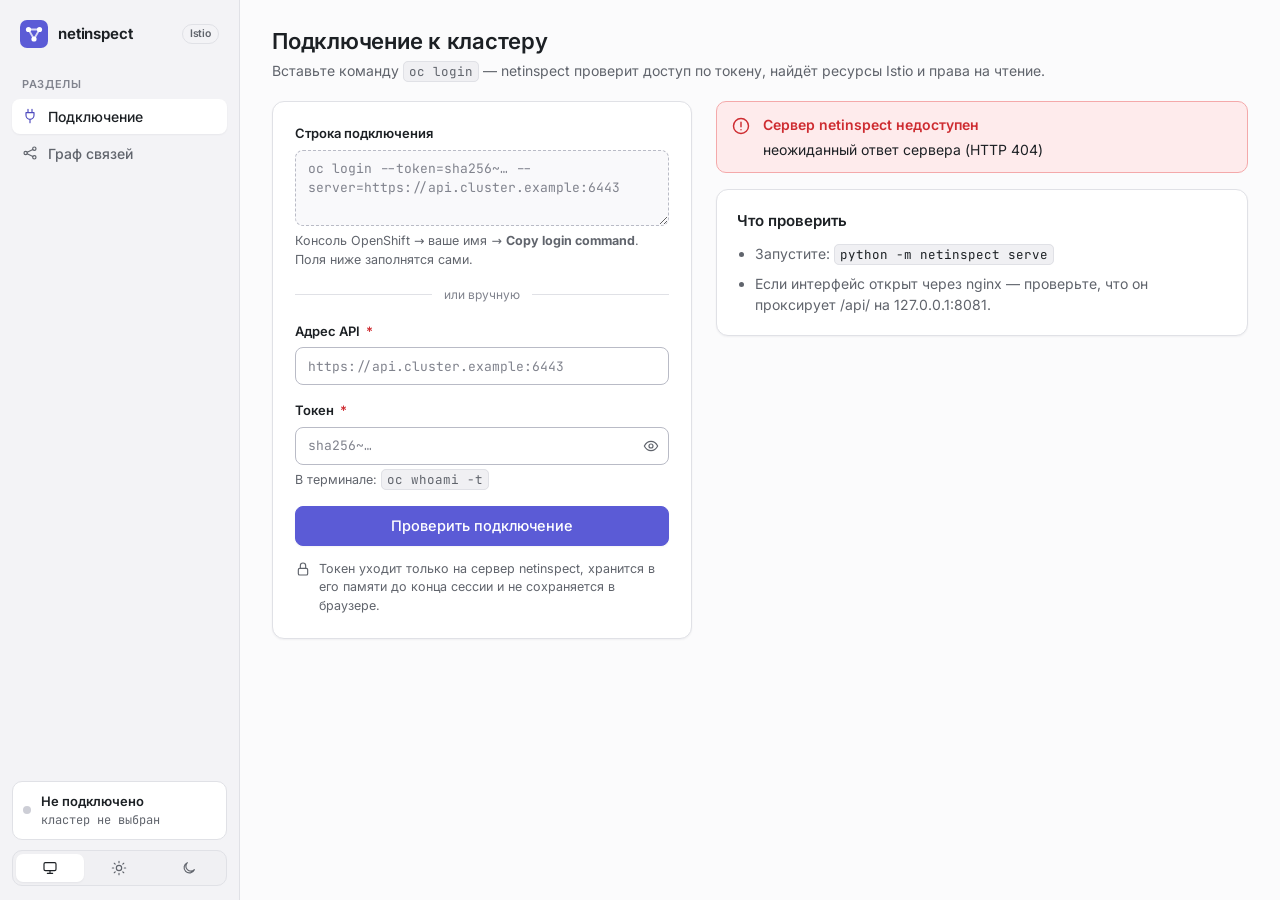
==== commit c9621263: "Connect by token only: drop TLS and namespace options - web UI: remove the "Дополнительно" block (na" ====
--- a/netinspect/ui/static/index.html
+++ b/netinspect/ui/static/index.html
@@ -40,7 +40,6 @@
   <symbol id="i-user" viewBox="0 0 24 24"><circle cx="12" cy="8" r="4"/><path d="M4 21a8 8 0 0 1 16 0"/></symbol>
   <symbol id="i-layers" viewBox="0 0 24 24"><path d="M12 3l9 5-9 5-9-5z"/><path d="M3 13l9 5 9-5"/></symbol>
   <symbol id="i-shield" viewBox="0 0 24 24"><path d="M12 3l8 3v6c0 5-3.4 8-8 9-4.6-1-8-4-8-9V6z"/><path d="M9 12l2 2 4-4"/></symbol>
-  <symbol id="i-file" viewBox="0 0 24 24"><path d="M14 3H6a2 2 0 0 0-2 2v14a2 2 0 0 0 2 2h12a2 2 0 0 0 2-2V9z"/><path d="M14 3v6h6"/></symbol>
 </svg>
 <a class="skip-link" href="#main">Перейти к содержимому</a>
 <aside class="sidebar" aria-label="Навигация">
@@ -77,7 +76,7 @@
   <header class="page-header">
     <div>
       <h1>Подключение к кластеру</h1>
-      <p class="page-sub">Вставьте команду <code class="inline">oc login</code> — netinspect проверит доступ, найдёт ресурсы Istio и права на чтение.</p>
+      <p class="page-sub">Вставьте команду <code class="inline">oc login</code> — netinspect проверит доступ по токену, найдёт ресурсы Istio и права на чтение.</p>
     </div>
     <div class="page-actions">
       <button type="button" class="btn btn-danger-ghost" id="disconnect-btn" hidden><svg class="icon" aria-hidden="true"><use href="#i-logout"/></svg><span>Отключиться</span></button>
@@ -115,30 +114,6 @@
             <p class="field-hint">В терминале: <code class="inline">oc whoami -t</code></p>
           </div>
 
-          <details class="disclosure" id="advanced">
-            <summary>Дополнительно <span class="muted">namespace, TLS</span><svg class="icon chev" aria-hidden="true"><use href="#i-chevron"/></svg></summary>
-            <div class="disclosure-body">
-              <div class="field">
-                <label class="field-label" for="namespace">Namespace <span class="opt">— для проверки прав</span></label>
-                <input id="namespace" class="input mono" type="text" spellcheck="false" placeholder="все namespace">
-              </div>
-              <div class="field">
-                <label class="field-label" for="ca-cert">CA-сертификат кластера <span class="opt">(PEM)</span></label>
-                <textarea id="ca-cert" class="textarea mono" rows="3" spellcheck="false"
-                  placeholder="-----BEGIN CERTIFICATE-----"></textarea>
-                <div class="file-row"><input id="ca-file" type="file" accept=".crt,.pem,.cer,text/plain" aria-label="Загрузить CA из файла"></div>
-                <p class="field-hint">Нужен, если сервер netinspect не доверяет CA кластера.</p>
-              </div>
-              <label class="check" for="insecure">
-                <input id="insecure" type="checkbox">
-                <span>Не проверять сертификат <span class="opt">(только для отладки)</span></span>
-              </label>
-              <div class="callout callout-warning" id="insecure-warn" hidden>
-                <svg class="icon" aria-hidden="true"><use href="#i-alert"/></svg>
-                <div class="callout-body"><span class="callout-text">Соединение можно перехватить — токен может утечь.</span></div>
-              </div>
-            </div>
-          </details>
 
           <button type="submit" class="btn btn-primary btn-block" id="connect-btn">
             <span class="spinner" aria-hidden="true"></span><span class="btn-label">Проверить подключение</span>
--- a/netinspect/ui/static/style.css
+++ b/netinspect/ui/static/style.css
@@ -192,7 +192,6 @@
 
 .field { display: flex; flex-direction: column; gap: 6px; margin-bottom: 16px; }
 .field-label { font-size: 13px; font-weight: 600; color: var(--text); display: flex; align-items: center; gap: 6px; }
-.field-label .opt { font-weight: 400; color: var(--text-muted); }
 .field-hint { font-size: 12.5px; color: var(--text-muted); }
 .req { color: var(--danger); }
 .input, .select, .textarea {
@@ -316,23 +315,6 @@
 .paste-zone .textarea { min-height: 76px; background: var(--surface-2); border-style: dashed; }
 .paste-zone .textarea:focus { background: var(--surface); border-style: solid; }
 .parse-chips { display: flex; flex-wrap: wrap; gap: 6px; }
-.disclosure { border: 1px solid var(--border); border-radius: 10px; margin-bottom: 18px; background: var(--surface); }
-.disclosure > summary {
-  display: flex; align-items: center; gap: 8px; padding: 10px 12px; cursor: pointer; list-style: none;
-  font-weight: 500; border-radius: 10px;
-}
-.disclosure > summary::-webkit-details-marker { display: none; }
-.disclosure > summary:hover { background: var(--surface-2); }
-.disclosure > summary .chev { margin-left: auto; transition: transform .15s; color: var(--text-muted); }
-.disclosure[open] > summary .chev { transform: rotate(180deg); }
-.disclosure > summary .muted { color: var(--text-muted); font-weight: 400; font-size: 13px; }
-.disclosure-body { padding: 4px 12px 12px; }
-.file-row { display: flex; align-items: center; gap: 10px; flex-wrap: wrap; }
-.file-row input[type=file] { font-size: 12.5px; color: var(--text-muted); max-width: 100%; }
-.file-row input[type=file]::file-selector-button {
-  margin-right: 10px; height: 30px; padding: 0 10px; border-radius: 7px; border: 1px solid var(--border-strong);
-  background: var(--surface); color: var(--text); font: inherit; font-size: 13px; cursor: pointer;
-}
 .secure-note { display: flex; gap: 8px; align-items: flex-start; margin-top: 14px; font-size: 12.5px; color: var(--text-muted); }
 .secure-note .icon { margin-top: 1px; }
 
